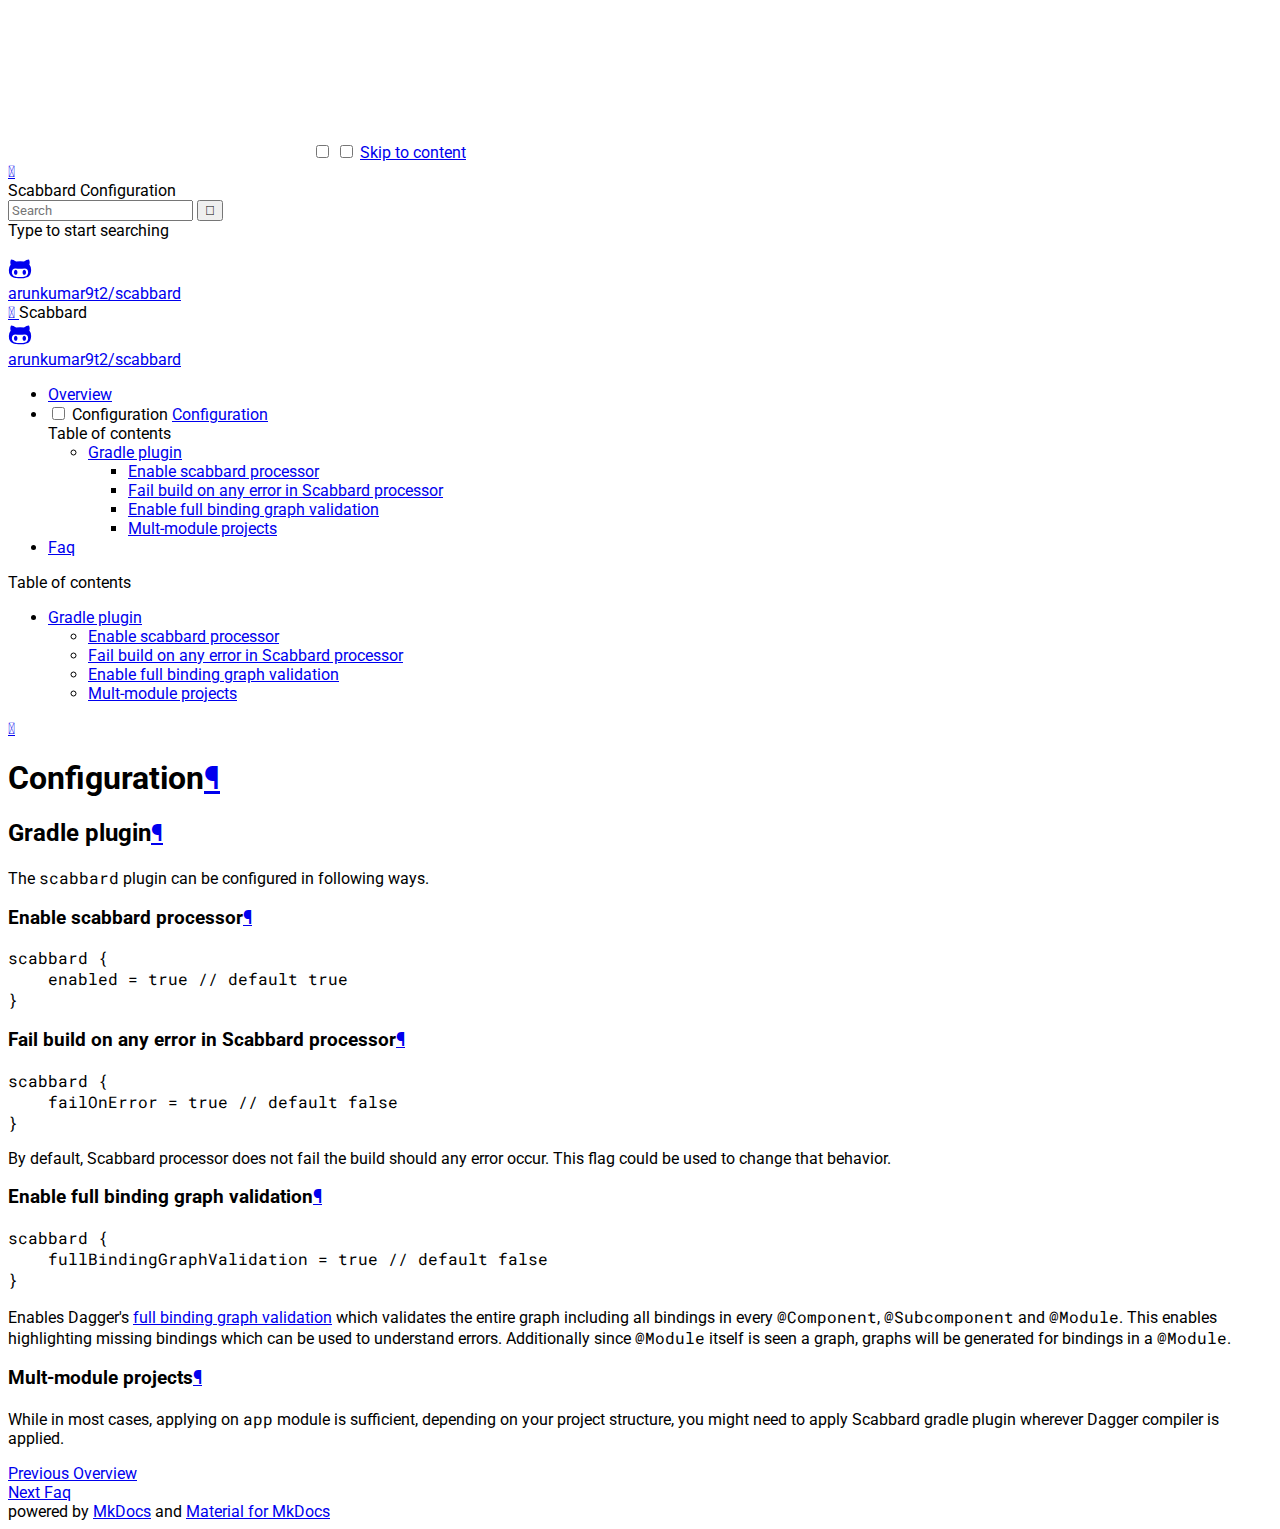
==== configuration/index.html @ bad09ace "Deployed 64241fc with MkDocs version: 1.0.4" ====
<!doctype html><html lang=en class=no-js> <head><meta charset=utf-8><meta name=viewport content="width=device-width,initial-scale=1"><meta http-equiv=x-ua-compatible content="ie=edge"><meta name=description content="A tool to visualize Dagger 2 dependency graph"><link href=https://github.com/arunkumar9t2/scabbard/configuration/ rel=canonical><meta name=author content="2019 Arunkumar"><meta name=lang:clipboard.copy content="Copy to clipboard"><meta name=lang:clipboard.copied content="Copied to clipboard"><meta name=lang:search.language content=en><meta name=lang:search.pipeline.stopwords content=True><meta name=lang:search.pipeline.trimmer content=True><meta name=lang:search.result.none content="No matching documents"><meta name=lang:search.result.one content="1 matching document"><meta name=lang:search.result.other content="# matching documents"><meta name=lang:search.tokenizer content=[\s\-]+><link rel="shortcut icon" href=../assets/images/favicon.png><meta name=generator content="mkdocs-1.0.4, mkdocs-material-4.6.0"><title>Configuration - Scabbard</title><link rel=stylesheet href=../assets/stylesheets/application.1b62728e.css><link rel=stylesheet href=../assets/stylesheets/application-palette.a8b3c06d.css><meta name=theme-color content=#fb8c00><script src=../assets/javascripts/modernizr.268332fc.js></script><link href=https://fonts.gstatic.com rel=preconnect crossorigin><link rel=stylesheet href="https://fonts.googleapis.com/css?family=Roboto:300,400,400i,700%7CRoboto+Mono&display=fallback"><style>body,input{font-family:"Roboto","Helvetica Neue",Helvetica,Arial,sans-serif}code,kbd,pre{font-family:"Roboto Mono","Courier New",Courier,monospace}</style><link rel=stylesheet href=../assets/fonts/material-icons.css><link rel=stylesheet href=../css/site.css></head> <body dir=ltr data-md-color-primary=orange data-md-color-accent=teal> <svg class=md-svg> <defs> <svg xmlns=http://www.w3.org/2000/svg width=416 height=448 viewbox="0 0 416 448" id=__github><path fill=currentColor d="M160 304q0 10-3.125 20.5t-10.75 19T128 352t-18.125-8.5-10.75-19T96 304t3.125-20.5 10.75-19T128 256t18.125 8.5 10.75 19T160 304zm160 0q0 10-3.125 20.5t-10.75 19T288 352t-18.125-8.5-10.75-19T256 304t3.125-20.5 10.75-19T288 256t18.125 8.5 10.75 19T320 304zm40 0q0-30-17.25-51T296 232q-10.25 0-48.75 5.25Q229.5 240 208 240t-39.25-2.75Q130.75 232 120 232q-29.5 0-46.75 21T56 304q0 22 8 38.375t20.25 25.75 30.5 15 35 7.375 37.25 1.75h42q20.5 0 37.25-1.75t35-7.375 30.5-15 20.25-25.75T360 304zm56-44q0 51.75-15.25 82.75-9.5 19.25-26.375 33.25t-35.25 21.5-42.5 11.875-42.875 5.5T212 416q-19.5 0-35.5-.75t-36.875-3.125-38.125-7.5-34.25-12.875T37 371.5t-21.5-28.75Q0 312 0 260q0-59.25 34-99-6.75-20.5-6.75-42.5 0-29 12.75-54.5 27 0 47.5 9.875t47.25 30.875Q171.5 96 212 96q37 0 70 8 26.25-20.5 46.75-30.25T376 64q12.75 25.5 12.75 54.5 0 21.75-6.75 42 34 40 34 99.5z"/></svg> </defs> </svg> <input class=md-toggle data-md-toggle=drawer type=checkbox id=__drawer autocomplete=off> <input class=md-toggle data-md-toggle=search type=checkbox id=__search autocomplete=off> <label class=md-overlay data-md-component=overlay for=__drawer></label> <a href=#configuration tabindex=1 class=md-skip> Skip to content </a> <header class=md-header data-md-component=header> <nav class="md-header-nav md-grid"> <div class=md-flex> <div class="md-flex__cell md-flex__cell--shrink"> <a href=https://github.com/arunkumar9t2/scabbard title=Scabbard class="md-header-nav__button md-logo"> <i class=md-icon></i> </a> </div> <div class="md-flex__cell md-flex__cell--shrink"> <label class="md-icon md-icon--menu md-header-nav__button" for=__drawer></label> </div> <div class="md-flex__cell md-flex__cell--stretch"> <div class="md-flex__ellipsis md-header-nav__title" data-md-component=title> <span class=md-header-nav__topic> Scabbard </span> <span class=md-header-nav__topic> Configuration </span> </div> </div> <div class="md-flex__cell md-flex__cell--shrink"> <label class="md-icon md-icon--search md-header-nav__button" for=__search></label> <div class=md-search data-md-component=search role=dialog> <label class=md-search__overlay for=__search></label> <div class=md-search__inner role=search> <form class=md-search__form name=search> <input type=text class=md-search__input name=query placeholder=Search autocapitalize=off autocorrect=off autocomplete=off spellcheck=false data-md-component=query data-md-state=active> <label class="md-icon md-search__icon" for=__search></label> <button type=reset class="md-icon md-search__icon" data-md-component=reset tabindex=-1> &#xE5CD; </button> </form> <div class=md-search__output> <div class=md-search__scrollwrap data-md-scrollfix> <div class=md-search-result data-md-component=result> <div class=md-search-result__meta> Type to start searching </div> <ol class=md-search-result__list></ol> </div> </div> </div> </div> </div> </div> <div class="md-flex__cell md-flex__cell--shrink"> <div class=md-header-nav__source> <a href=https://github.com/arunkumar9t2/scabbard/ title="Go to repository" class=md-source data-md-source=github> <div class=md-source__icon> <svg viewbox="0 0 24 24" width=24 height=24> <use xlink:href=#__github width=24 height=24></use> </svg> </div> <div class=md-source__repository> arunkumar9t2/scabbard </div> </a> </div> </div> </div> </nav> </header> <div class=md-container> <main class=md-main role=main> <div class="md-main__inner md-grid" data-md-component=container> <div class="md-sidebar md-sidebar--primary" data-md-component=navigation> <div class=md-sidebar__scrollwrap> <div class=md-sidebar__inner> <nav class="md-nav md-nav--primary" data-md-level=0> <label class="md-nav__title md-nav__title--site" for=__drawer> <a href=https://github.com/arunkumar9t2/scabbard title=Scabbard class="md-nav__button md-logo"> <i class=md-icon></i> </a> Scabbard </label> <div class=md-nav__source> <a href=https://github.com/arunkumar9t2/scabbard/ title="Go to repository" class=md-source data-md-source=github> <div class=md-source__icon> <svg viewbox="0 0 24 24" width=24 height=24> <use xlink:href=#__github width=24 height=24></use> </svg> </div> <div class=md-source__repository> arunkumar9t2/scabbard </div> </a> </div> <ul class=md-nav__list data-md-scrollfix> <li class=md-nav__item> <a href=.. title=Overview class=md-nav__link> Overview </a> </li> <li class="md-nav__item md-nav__item--active"> <input class="md-toggle md-nav__toggle" data-md-toggle=toc type=checkbox id=__toc> <label class="md-nav__link md-nav__link--active" for=__toc> Configuration </label> <a href=./ title=Configuration class="md-nav__link md-nav__link--active"> Configuration </a> <nav class="md-nav md-nav--secondary"> <label class=md-nav__title for=__toc>Table of contents</label> <ul class=md-nav__list data-md-scrollfix> <li class=md-nav__item> <a href=#gradle-plugin class=md-nav__link> Gradle plugin </a> <nav class=md-nav> <ul class=md-nav__list> <li class=md-nav__item> <a href=#enable-scabbard-processor class=md-nav__link> Enable scabbard processor </a> </li> <li class=md-nav__item> <a href=#fail-build-on-any-error-in-scabbard-processor class=md-nav__link> Fail build on any error in Scabbard processor </a> </li> <li class=md-nav__item> <a href=#enable-full-binding-graph-validation class=md-nav__link> Enable full binding graph validation </a> </li> <li class=md-nav__item> <a href=#mult-module-projects class=md-nav__link> Mult-module projects </a> </li> </ul> </nav> </li> </ul> </nav> </li> <li class=md-nav__item> <a href=../faq/ title=Faq class=md-nav__link> Faq </a> </li> </ul> </nav> </div> </div> </div> <div class="md-sidebar md-sidebar--secondary" data-md-component=toc> <div class=md-sidebar__scrollwrap> <div class=md-sidebar__inner> <nav class="md-nav md-nav--secondary"> <label class=md-nav__title for=__toc>Table of contents</label> <ul class=md-nav__list data-md-scrollfix> <li class=md-nav__item> <a href=#gradle-plugin class=md-nav__link> Gradle plugin </a> <nav class=md-nav> <ul class=md-nav__list> <li class=md-nav__item> <a href=#enable-scabbard-processor class=md-nav__link> Enable scabbard processor </a> </li> <li class=md-nav__item> <a href=#fail-build-on-any-error-in-scabbard-processor class=md-nav__link> Fail build on any error in Scabbard processor </a> </li> <li class=md-nav__item> <a href=#enable-full-binding-graph-validation class=md-nav__link> Enable full binding graph validation </a> </li> <li class=md-nav__item> <a href=#mult-module-projects class=md-nav__link> Mult-module projects </a> </li> </ul> </nav> </li> </ul> </nav> </div> </div> </div> <div class=md-content> <article class="md-content__inner md-typeset"> <a href=https://github.com/arunkumar9t2/scabbard/edit/master/docs/configuration.md title="Edit this page" class="md-icon md-content__icon">&#xE3C9;</a> <h1 id=configuration>Configuration<a class=headerlink href=#configuration title="Permanent link">&para;</a></h1> <h2 id=gradle-plugin>Gradle plugin<a class=headerlink href=#gradle-plugin title="Permanent link">&para;</a></h2> <p>The <code>scabbard</code> plugin can be configured in following ways.</p> <h3 id=enable-scabbard-processor>Enable scabbard processor<a class=headerlink href=#enable-scabbard-processor title="Permanent link">&para;</a></h3> <div class=codehilite><pre><span></span><span class=n>scabbard</span> <span class=o>{</span>
    <span class=n>enabled</span> <span class=o>=</span> <span class=kc>true</span> <span class=c1>// default true</span>
<span class=o>}</span>
</pre></div> <h3 id=fail-build-on-any-error-in-scabbard-processor>Fail build on any error in Scabbard processor<a class=headerlink href=#fail-build-on-any-error-in-scabbard-processor title="Permanent link">&para;</a></h3> <div class=codehilite><pre><span></span><span class=n>scabbard</span> <span class=o>{</span>
    <span class=n>failOnError</span> <span class=o>=</span> <span class=kc>true</span> <span class=c1>// default false</span>
<span class=o>}</span>
</pre></div> <p>By default, Scabbard processor does not fail the build should any error occur. This flag could be used to change that behavior.</p> <h3 id=enable-full-binding-graph-validation>Enable full binding graph validation<a class=headerlink href=#enable-full-binding-graph-validation title="Permanent link">&para;</a></h3> <div class=codehilite><pre><span></span><span class=n>scabbard</span> <span class=o>{</span>
    <span class=n>fullBindingGraphValidation</span> <span class=o>=</span> <span class=kc>true</span> <span class=c1>// default false</span>
<span class=o>}</span>
</pre></div> <p>Enables Dagger's <a href=https://dagger.dev/compiler-options.html#full-binding-graph-validation>full binding graph validation</a> which validates the entire graph including all bindings in every <code>@Component</code>, <code>@Subcomponent</code> and <code>@Module</code>. This enables highlighting missing bindings which can be used to understand errors. Additionally since <code>@Module</code> itself is seen a graph, graphs will be generated for bindings in a <code>@Module</code>.</p> <h3 id=mult-module-projects>Mult-module projects<a class=headerlink href=#mult-module-projects title="Permanent link">&para;</a></h3> <p>While in most cases, applying on <code>app</code> module is sufficient, depending on your project structure, you might need to apply Scabbard gradle plugin wherever Dagger compiler is applied.</p> </article> </div> </div> </main> <footer class=md-footer> <div class=md-footer-nav> <nav class="md-footer-nav__inner md-grid"> <a href=.. title=Overview class="md-flex md-footer-nav__link md-footer-nav__link--prev" rel=prev> <div class="md-flex__cell md-flex__cell--shrink"> <i class="md-icon md-icon--arrow-back md-footer-nav__button"></i> </div> <div class="md-flex__cell md-flex__cell--stretch md-footer-nav__title"> <span class=md-flex__ellipsis> <span class=md-footer-nav__direction> Previous </span> Overview </span> </div> </a> <a href=../faq/ title=Faq class="md-flex md-footer-nav__link md-footer-nav__link--next" rel=next> <div class="md-flex__cell md-flex__cell--stretch md-footer-nav__title"> <span class=md-flex__ellipsis> <span class=md-footer-nav__direction> Next </span> Faq </span> </div> <div class="md-flex__cell md-flex__cell--shrink"> <i class="md-icon md-icon--arrow-forward md-footer-nav__button"></i> </div> </a> </nav> </div> <div class="md-footer-meta md-typeset"> <div class="md-footer-meta__inner md-grid"> <div class=md-footer-copyright> powered by <a href=https://www.mkdocs.org>MkDocs</a> and <a href=https://squidfunk.github.io/mkdocs-material/ > Material for MkDocs</a> </div> <div class=md-footer-social> <link rel=stylesheet href=../assets/fonts/font-awesome.css> <a href=https://github.com/arunkumar9t2/scabbard class="md-footer-social__link fa fa-github"></a> </div> </div> </div> </footer> </div> <script src=../assets/javascripts/application.808e90bb.js></script> <script>app.initialize({version:"1.0.4",url:{base:".."}})</script> </body> </html>
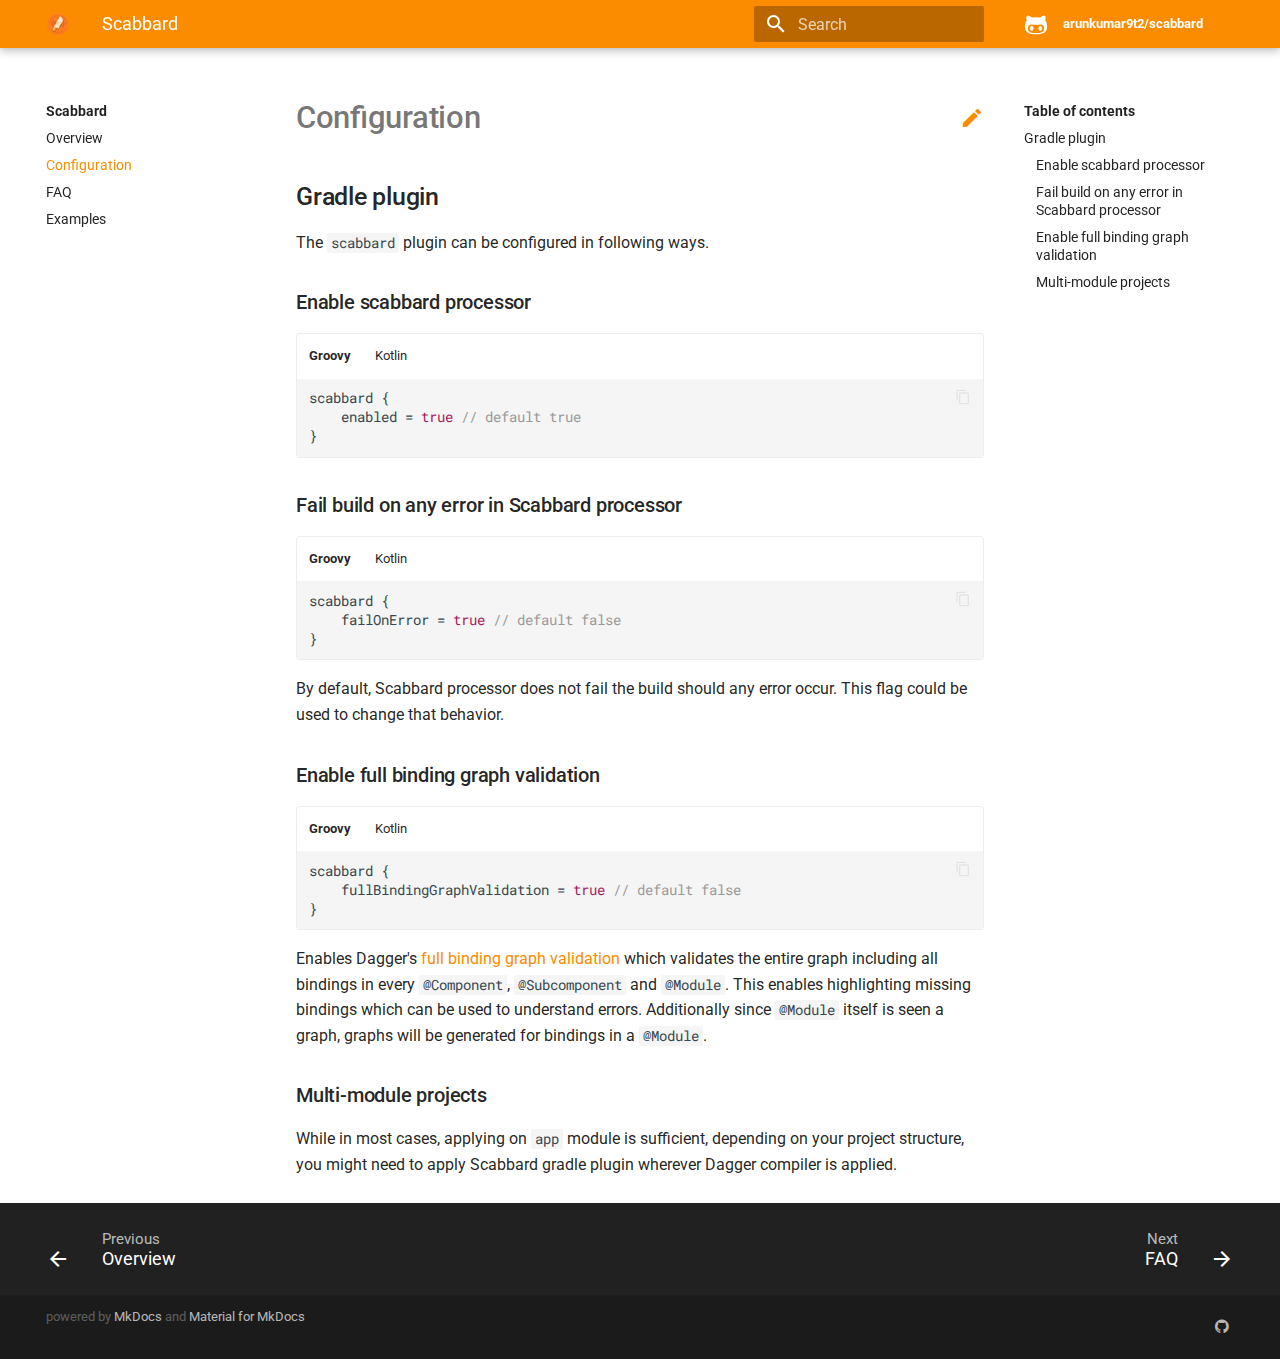
==== commit a975777b: "Deployed 671dc08 with MkDocs version: 1.0.4" ====
--- a/configuration/index.html
+++ b/configuration/index.html
@@ -1,10 +1,19 @@
-<!doctype html><html lang=en class=no-js> <head><meta charset=utf-8><meta name=viewport content="width=device-width,initial-scale=1"><meta http-equiv=x-ua-compatible content="ie=edge"><meta name=description content="A tool to visualize Dagger 2 dependency graph"><link href=https://github.com/arunkumar9t2/scabbard/configuration/ rel=canonical><meta name=author content="2019 Arunkumar"><meta name=lang:clipboard.copy content="Copy to clipboard"><meta name=lang:clipboard.copied content="Copied to clipboard"><meta name=lang:search.language content=en><meta name=lang:search.pipeline.stopwords content=True><meta name=lang:search.pipeline.trimmer content=True><meta name=lang:search.result.none content="No matching documents"><meta name=lang:search.result.one content="1 matching document"><meta name=lang:search.result.other content="# matching documents"><meta name=lang:search.tokenizer content=[\s\-]+><link rel="shortcut icon" href=../assets/images/favicon.png><meta name=generator content="mkdocs-1.0.4, mkdocs-material-4.6.0"><title>Configuration - Scabbard</title><link rel=stylesheet href=../assets/stylesheets/application.1b62728e.css><link rel=stylesheet href=../assets/stylesheets/application-palette.a8b3c06d.css><meta name=theme-color content=#fb8c00><script src=../assets/javascripts/modernizr.268332fc.js></script><link href=https://fonts.gstatic.com rel=preconnect crossorigin><link rel=stylesheet href="https://fonts.googleapis.com/css?family=Roboto:300,400,400i,700%7CRoboto+Mono&display=fallback"><style>body,input{font-family:"Roboto","Helvetica Neue",Helvetica,Arial,sans-serif}code,kbd,pre{font-family:"Roboto Mono","Courier New",Courier,monospace}</style><link rel=stylesheet href=../assets/fonts/material-icons.css><link rel=stylesheet href=../css/site.css></head> <body dir=ltr data-md-color-primary=orange data-md-color-accent=teal> <svg class=md-svg> <defs> <svg xmlns=http://www.w3.org/2000/svg width=416 height=448 viewbox="0 0 416 448" id=__github><path fill=currentColor d="M160 304q0 10-3.125 20.5t-10.75 19T128 352t-18.125-8.5-10.75-19T96 304t3.125-20.5 10.75-19T128 256t18.125 8.5 10.75 19T160 304zm160 0q0 10-3.125 20.5t-10.75 19T288 352t-18.125-8.5-10.75-19T256 304t3.125-20.5 10.75-19T288 256t18.125 8.5 10.75 19T320 304zm40 0q0-30-17.25-51T296 232q-10.25 0-48.75 5.25Q229.5 240 208 240t-39.25-2.75Q130.75 232 120 232q-29.5 0-46.75 21T56 304q0 22 8 38.375t20.25 25.75 30.5 15 35 7.375 37.25 1.75h42q20.5 0 37.25-1.75t35-7.375 30.5-15 20.25-25.75T360 304zm56-44q0 51.75-15.25 82.75-9.5 19.25-26.375 33.25t-35.25 21.5-42.5 11.875-42.875 5.5T212 416q-19.5 0-35.5-.75t-36.875-3.125-38.125-7.5-34.25-12.875T37 371.5t-21.5-28.75Q0 312 0 260q0-59.25 34-99-6.75-20.5-6.75-42.5 0-29 12.75-54.5 27 0 47.5 9.875t47.25 30.875Q171.5 96 212 96q37 0 70 8 26.25-20.5 46.75-30.25T376 64q12.75 25.5 12.75 54.5 0 21.75-6.75 42 34 40 34 99.5z"/></svg> </defs> </svg> <input class=md-toggle data-md-toggle=drawer type=checkbox id=__drawer autocomplete=off> <input class=md-toggle data-md-toggle=search type=checkbox id=__search autocomplete=off> <label class=md-overlay data-md-component=overlay for=__drawer></label> <a href=#configuration tabindex=1 class=md-skip> Skip to content </a> <header class=md-header data-md-component=header> <nav class="md-header-nav md-grid"> <div class=md-flex> <div class="md-flex__cell md-flex__cell--shrink"> <a href=https://github.com/arunkumar9t2/scabbard title=Scabbard class="md-header-nav__button md-logo"> <i class=md-icon></i> </a> </div> <div class="md-flex__cell md-flex__cell--shrink"> <label class="md-icon md-icon--menu md-header-nav__button" for=__drawer></label> </div> <div class="md-flex__cell md-flex__cell--stretch"> <div class="md-flex__ellipsis md-header-nav__title" data-md-component=title> <span class=md-header-nav__topic> Scabbard </span> <span class=md-header-nav__topic> Configuration </span> </div> </div> <div class="md-flex__cell md-flex__cell--shrink"> <label class="md-icon md-icon--search md-header-nav__button" for=__search></label> <div class=md-search data-md-component=search role=dialog> <label class=md-search__overlay for=__search></label> <div class=md-search__inner role=search> <form class=md-search__form name=search> <input type=text class=md-search__input name=query placeholder=Search autocapitalize=off autocorrect=off autocomplete=off spellcheck=false data-md-component=query data-md-state=active> <label class="md-icon md-search__icon" for=__search></label> <button type=reset class="md-icon md-search__icon" data-md-component=reset tabindex=-1> &#xE5CD; </button> </form> <div class=md-search__output> <div class=md-search__scrollwrap data-md-scrollfix> <div class=md-search-result data-md-component=result> <div class=md-search-result__meta> Type to start searching </div> <ol class=md-search-result__list></ol> </div> </div> </div> </div> </div> </div> <div class="md-flex__cell md-flex__cell--shrink"> <div class=md-header-nav__source> <a href=https://github.com/arunkumar9t2/scabbard/ title="Go to repository" class=md-source data-md-source=github> <div class=md-source__icon> <svg viewbox="0 0 24 24" width=24 height=24> <use xlink:href=#__github width=24 height=24></use> </svg> </div> <div class=md-source__repository> arunkumar9t2/scabbard </div> </a> </div> </div> </div> </nav> </header> <div class=md-container> <main class=md-main role=main> <div class="md-main__inner md-grid" data-md-component=container> <div class="md-sidebar md-sidebar--primary" data-md-component=navigation> <div class=md-sidebar__scrollwrap> <div class=md-sidebar__inner> <nav class="md-nav md-nav--primary" data-md-level=0> <label class="md-nav__title md-nav__title--site" for=__drawer> <a href=https://github.com/arunkumar9t2/scabbard title=Scabbard class="md-nav__button md-logo"> <i class=md-icon></i> </a> Scabbard </label> <div class=md-nav__source> <a href=https://github.com/arunkumar9t2/scabbard/ title="Go to repository" class=md-source data-md-source=github> <div class=md-source__icon> <svg viewbox="0 0 24 24" width=24 height=24> <use xlink:href=#__github width=24 height=24></use> </svg> </div> <div class=md-source__repository> arunkumar9t2/scabbard </div> </a> </div> <ul class=md-nav__list data-md-scrollfix> <li class=md-nav__item> <a href=.. title=Overview class=md-nav__link> Overview </a> </li> <li class="md-nav__item md-nav__item--active"> <input class="md-toggle md-nav__toggle" data-md-toggle=toc type=checkbox id=__toc> <label class="md-nav__link md-nav__link--active" for=__toc> Configuration </label> <a href=./ title=Configuration class="md-nav__link md-nav__link--active"> Configuration </a> <nav class="md-nav md-nav--secondary"> <label class=md-nav__title for=__toc>Table of contents</label> <ul class=md-nav__list data-md-scrollfix> <li class=md-nav__item> <a href=#gradle-plugin class=md-nav__link> Gradle plugin </a> <nav class=md-nav> <ul class=md-nav__list> <li class=md-nav__item> <a href=#enable-scabbard-processor class=md-nav__link> Enable scabbard processor </a> </li> <li class=md-nav__item> <a href=#fail-build-on-any-error-in-scabbard-processor class=md-nav__link> Fail build on any error in Scabbard processor </a> </li> <li class=md-nav__item> <a href=#enable-full-binding-graph-validation class=md-nav__link> Enable full binding graph validation </a> </li> <li class=md-nav__item> <a href=#mult-module-projects class=md-nav__link> Mult-module projects </a> </li> </ul> </nav> </li> </ul> </nav> </li> <li class=md-nav__item> <a href=../faq/ title=Faq class=md-nav__link> Faq </a> </li> </ul> </nav> </div> </div> </div> <div class="md-sidebar md-sidebar--secondary" data-md-component=toc> <div class=md-sidebar__scrollwrap> <div class=md-sidebar__inner> <nav class="md-nav md-nav--secondary"> <label class=md-nav__title for=__toc>Table of contents</label> <ul class=md-nav__list data-md-scrollfix> <li class=md-nav__item> <a href=#gradle-plugin class=md-nav__link> Gradle plugin </a> <nav class=md-nav> <ul class=md-nav__list> <li class=md-nav__item> <a href=#enable-scabbard-processor class=md-nav__link> Enable scabbard processor </a> </li> <li class=md-nav__item> <a href=#fail-build-on-any-error-in-scabbard-processor class=md-nav__link> Fail build on any error in Scabbard processor </a> </li> <li class=md-nav__item> <a href=#enable-full-binding-graph-validation class=md-nav__link> Enable full binding graph validation </a> </li> <li class=md-nav__item> <a href=#mult-module-projects class=md-nav__link> Mult-module projects </a> </li> </ul> </nav> </li> </ul> </nav> </div> </div> </div> <div class=md-content> <article class="md-content__inner md-typeset"> <a href=https://github.com/arunkumar9t2/scabbard/edit/master/docs/configuration.md title="Edit this page" class="md-icon md-content__icon">&#xE3C9;</a> <h1 id=configuration>Configuration<a class=headerlink href=#configuration title="Permanent link">&para;</a></h1> <h2 id=gradle-plugin>Gradle plugin<a class=headerlink href=#gradle-plugin title="Permanent link">&para;</a></h2> <p>The <code>scabbard</code> plugin can be configured in following ways.</p> <h3 id=enable-scabbard-processor>Enable scabbard processor<a class=headerlink href=#enable-scabbard-processor title="Permanent link">&para;</a></h3> <div class=codehilite><pre><span></span><span class=n>scabbard</span> <span class=o>{</span>
+<!doctype html><html lang=en class=no-js> <head><meta charset=utf-8><meta name=viewport content="width=device-width,initial-scale=1"><meta http-equiv=x-ua-compatible content="ie=edge"><meta name=description content="A tool to visualize Dagger 2 dependency graph"><link href=https://github.com/arunkumar9t2/scabbard/configuration/ rel=canonical><meta name=author content="2019 Arunkumar"><meta name=lang:clipboard.copy content="Copy to clipboard"><meta name=lang:clipboard.copied content="Copied to clipboard"><meta name=lang:search.language content=en><meta name=lang:search.pipeline.stopwords content=True><meta name=lang:search.pipeline.trimmer content=True><meta name=lang:search.result.none content="No matching documents"><meta name=lang:search.result.one content="1 matching document"><meta name=lang:search.result.other content="# matching documents"><meta name=lang:search.tokenizer content=[\s\-]+><link rel="shortcut icon" href=../assets/images/favicon.png><meta name=generator content="mkdocs-1.0.4, mkdocs-material-4.6.0"><title>Configuration - Scabbard</title><link rel=stylesheet href=../assets/stylesheets/application.1b62728e.css><link rel=stylesheet href=../assets/stylesheets/application-palette.a8b3c06d.css><meta name=theme-color content=#fb8c00><script src=../assets/javascripts/modernizr.268332fc.js></script><link href=https://fonts.gstatic.com rel=preconnect crossorigin><link rel=stylesheet href="https://fonts.googleapis.com/css?family=Roboto:300,400,400i,700%7CRoboto+Mono&display=fallback"><style>body,input{font-family:"Roboto","Helvetica Neue",Helvetica,Arial,sans-serif}code,kbd,pre{font-family:"Roboto Mono","Courier New",Courier,monospace}</style><link rel=stylesheet href=../assets/fonts/material-icons.css><link rel=stylesheet href=../css/site.css></head> <body dir=ltr data-md-color-primary=orange data-md-color-accent=teal> <svg class=md-svg> <defs> <svg xmlns=http://www.w3.org/2000/svg width=416 height=448 viewbox="0 0 416 448" id=__github><path fill=currentColor d="M160 304q0 10-3.125 20.5t-10.75 19T128 352t-18.125-8.5-10.75-19T96 304t3.125-20.5 10.75-19T128 256t18.125 8.5 10.75 19T160 304zm160 0q0 10-3.125 20.5t-10.75 19T288 352t-18.125-8.5-10.75-19T256 304t3.125-20.5 10.75-19T288 256t18.125 8.5 10.75 19T320 304zm40 0q0-30-17.25-51T296 232q-10.25 0-48.75 5.25Q229.5 240 208 240t-39.25-2.75Q130.75 232 120 232q-29.5 0-46.75 21T56 304q0 22 8 38.375t20.25 25.75 30.5 15 35 7.375 37.25 1.75h42q20.5 0 37.25-1.75t35-7.375 30.5-15 20.25-25.75T360 304zm56-44q0 51.75-15.25 82.75-9.5 19.25-26.375 33.25t-35.25 21.5-42.5 11.875-42.875 5.5T212 416q-19.5 0-35.5-.75t-36.875-3.125-38.125-7.5-34.25-12.875T37 371.5t-21.5-28.75Q0 312 0 260q0-59.25 34-99-6.75-20.5-6.75-42.5 0-29 12.75-54.5 27 0 47.5 9.875t47.25 30.875Q171.5 96 212 96q37 0 70 8 26.25-20.5 46.75-30.25T376 64q12.75 25.5 12.75 54.5 0 21.75-6.75 42 34 40 34 99.5z"/></svg> </defs> </svg> <input class=md-toggle data-md-toggle=drawer type=checkbox id=__drawer autocomplete=off> <input class=md-toggle data-md-toggle=search type=checkbox id=__search autocomplete=off> <label class=md-overlay data-md-component=overlay for=__drawer></label> <a href=#configuration tabindex=1 class=md-skip> Skip to content </a> <header class=md-header data-md-component=header> <nav class="md-header-nav md-grid"> <div class=md-flex> <div class="md-flex__cell md-flex__cell--shrink"> <a href=https://github.com/arunkumar9t2/scabbard title=Scabbard class="md-header-nav__button md-logo"> <img src=../images/scabbard-icon.png width=24 height=24> </a> </div> <div class="md-flex__cell md-flex__cell--shrink"> <label class="md-icon md-icon--menu md-header-nav__button" for=__drawer></label> </div> <div class="md-flex__cell md-flex__cell--stretch"> <div class="md-flex__ellipsis md-header-nav__title" data-md-component=title> <span class=md-header-nav__topic> Scabbard </span> <span class=md-header-nav__topic> Configuration </span> </div> </div> <div class="md-flex__cell md-flex__cell--shrink"> <label class="md-icon md-icon--search md-header-nav__button" for=__search></label> <div class=md-search data-md-component=search role=dialog> <label class=md-search__overlay for=__search></label> <div class=md-search__inner role=search> <form class=md-search__form name=search> <input type=text class=md-search__input name=query placeholder=Search autocapitalize=off autocorrect=off autocomplete=off spellcheck=false data-md-component=query data-md-state=active> <label class="md-icon md-search__icon" for=__search></label> <button type=reset class="md-icon md-search__icon" data-md-component=reset tabindex=-1> &#xE5CD; </button> </form> <div class=md-search__output> <div class=md-search__scrollwrap data-md-scrollfix> <div class=md-search-result data-md-component=result> <div class=md-search-result__meta> Type to start searching </div> <ol class=md-search-result__list></ol> </div> </div> </div> </div> </div> </div> <div class="md-flex__cell md-flex__cell--shrink"> <div class=md-header-nav__source> <a href=https://github.com/arunkumar9t2/scabbard/ title="Go to repository" class=md-source data-md-source=github> <div class=md-source__icon> <svg viewbox="0 0 24 24" width=24 height=24> <use xlink:href=#__github width=24 height=24></use> </svg> </div> <div class=md-source__repository> arunkumar9t2/scabbard </div> </a> </div> </div> </div> </nav> </header> <div class=md-container> <main class=md-main role=main> <div class="md-main__inner md-grid" data-md-component=container> <div class="md-sidebar md-sidebar--primary" data-md-component=navigation> <div class=md-sidebar__scrollwrap> <div class=md-sidebar__inner> <nav class="md-nav md-nav--primary" data-md-level=0> <label class="md-nav__title md-nav__title--site" for=__drawer> <a href=https://github.com/arunkumar9t2/scabbard title=Scabbard class="md-nav__button md-logo"> <img src=../images/scabbard-icon.png width=48 height=48> </a> Scabbard </label> <div class=md-nav__source> <a href=https://github.com/arunkumar9t2/scabbard/ title="Go to repository" class=md-source data-md-source=github> <div class=md-source__icon> <svg viewbox="0 0 24 24" width=24 height=24> <use xlink:href=#__github width=24 height=24></use> </svg> </div> <div class=md-source__repository> arunkumar9t2/scabbard </div> </a> </div> <ul class=md-nav__list data-md-scrollfix> <li class=md-nav__item> <a href=.. title=Overview class=md-nav__link> Overview </a> </li> <li class="md-nav__item md-nav__item--active"> <input class="md-toggle md-nav__toggle" data-md-toggle=toc type=checkbox id=__toc> <label class="md-nav__link md-nav__link--active" for=__toc> Configuration </label> <a href=./ title=Configuration class="md-nav__link md-nav__link--active"> Configuration </a> <nav class="md-nav md-nav--secondary"> <label class=md-nav__title for=__toc>Table of contents</label> <ul class=md-nav__list data-md-scrollfix> <li class=md-nav__item> <a href=#gradle-plugin class=md-nav__link> Gradle plugin </a> <nav class=md-nav> <ul class=md-nav__list> <li class=md-nav__item> <a href=#enable-scabbard-processor class=md-nav__link> Enable scabbard processor </a> </li> <li class=md-nav__item> <a href=#fail-build-on-any-error-in-scabbard-processor class=md-nav__link> Fail build on any error in Scabbard processor </a> </li> <li class=md-nav__item> <a href=#enable-full-binding-graph-validation class=md-nav__link> Enable full binding graph validation </a> </li> <li class=md-nav__item> <a href=#multi-module-projects class=md-nav__link> Multi-module projects </a> </li> </ul> </nav> </li> </ul> </nav> </li> <li class=md-nav__item> <a href=../faq/ title=FAQ class=md-nav__link> FAQ </a> </li> <li class=md-nav__item> <a href=../examples/ title=Examples class=md-nav__link> Examples </a> </li> </ul> </nav> </div> </div> </div> <div class="md-sidebar md-sidebar--secondary" data-md-component=toc> <div class=md-sidebar__scrollwrap> <div class=md-sidebar__inner> <nav class="md-nav md-nav--secondary"> <label class=md-nav__title for=__toc>Table of contents</label> <ul class=md-nav__list data-md-scrollfix> <li class=md-nav__item> <a href=#gradle-plugin class=md-nav__link> Gradle plugin </a> <nav class=md-nav> <ul class=md-nav__list> <li class=md-nav__item> <a href=#enable-scabbard-processor class=md-nav__link> Enable scabbard processor </a> </li> <li class=md-nav__item> <a href=#fail-build-on-any-error-in-scabbard-processor class=md-nav__link> Fail build on any error in Scabbard processor </a> </li> <li class=md-nav__item> <a href=#enable-full-binding-graph-validation class=md-nav__link> Enable full binding graph validation </a> </li> <li class=md-nav__item> <a href=#multi-module-projects class=md-nav__link> Multi-module projects </a> </li> </ul> </nav> </li> </ul> </nav> </div> </div> </div> <div class=md-content> <article class="md-content__inner md-typeset"> <a href=https://github.com/arunkumar9t2/scabbard/edit/master/docs/configuration.md title="Edit this page" class="md-icon md-content__icon">&#xE3C9;</a> <h1 id=configuration>Configuration<a class=headerlink href=#configuration title="Permanent link">&para;</a></h1> <h2 id=gradle-plugin>Gradle plugin<a class=headerlink href=#gradle-plugin title="Permanent link">&para;</a></h2> <p>The <code>scabbard</code> plugin can be configured in following ways.</p> <h3 id=enable-scabbard-processor>Enable scabbard processor<a class=headerlink href=#enable-scabbard-processor title="Permanent link">&para;</a></h3> <div class=superfences-tabs> <input name=__tabs_1 type=radio id=__tab_1_0 checked=checked> <label for=__tab_1_0>Groovy</label> <div class=superfences-content><div class=codehilite><pre><span></span><span class=n>scabbard</span> <span class=o>{</span>
     <span class=n>enabled</span> <span class=o>=</span> <span class=kc>true</span> <span class=c1>// default true</span>
 <span class=o>}</span>
-</pre></div> <h3 id=fail-build-on-any-error-in-scabbard-processor>Fail build on any error in Scabbard processor<a class=headerlink href=#fail-build-on-any-error-in-scabbard-processor title="Permanent link">&para;</a></h3> <div class=codehilite><pre><span></span><span class=n>scabbard</span> <span class=o>{</span>
+</pre></div></div> <input name=__tabs_1 type=radio id=__tab_1_1> <label for=__tab_1_1>Kotlin</label> <div class=superfences-content><div class=codehilite><pre><span></span><span class=n>scabbard</span><span class=p>.</span><span class=n>configure</span><span class=p>(</span><span class=n>closureOf</span><span class=p>&lt;</span><span class=n>ScabbardSpec</span><span class=p>&gt;</span> <span class=p>{</span>
+    <span class=n>enabled</span><span class=p>(</span><span class=k>true</span><span class=p>)</span> <span class=c1>// default true</span>
+<span class=p>})</span>
+</pre></div></div> </div> <h3 id=fail-build-on-any-error-in-scabbard-processor>Fail build on any error in Scabbard processor<a class=headerlink href=#fail-build-on-any-error-in-scabbard-processor title="Permanent link">&para;</a></h3> <div class=superfences-tabs> <input name=__tabs_2 type=radio id=__tab_2_0 checked=checked> <label for=__tab_2_0>Groovy</label> <div class=superfences-content><div class=codehilite><pre><span></span><span class=n>scabbard</span> <span class=o>{</span>
     <span class=n>failOnError</span> <span class=o>=</span> <span class=kc>true</span> <span class=c1>// default false</span>
 <span class=o>}</span>
-</pre></div> <p>By default, Scabbard processor does not fail the build should any error occur. This flag could be used to change that behavior.</p> <h3 id=enable-full-binding-graph-validation>Enable full binding graph validation<a class=headerlink href=#enable-full-binding-graph-validation title="Permanent link">&para;</a></h3> <div class=codehilite><pre><span></span><span class=n>scabbard</span> <span class=o>{</span>
+</pre></div></div> <input name=__tabs_2 type=radio id=__tab_2_1> <label for=__tab_2_1>Kotlin</label> <div class=superfences-content><div class=codehilite><pre><span></span><span class=n>scabbard</span><span class=p>.</span><span class=n>configure</span><span class=p>(</span><span class=n>closureOf</span><span class=p>&lt;</span><span class=n>ScabbardSpec</span><span class=p>&gt;</span> <span class=p>{</span>
+    <span class=n>failOnError</span><span class=p>(</span><span class=k>true</span><span class=p>)</span> <span class=c1>// default false</span>
+<span class=p>})</span>
+</pre></div></div> </div> <p>By default, Scabbard processor does not fail the build should any error occur. This flag could be used to change that behavior.</p> <h3 id=enable-full-binding-graph-validation>Enable full binding graph validation<a class=headerlink href=#enable-full-binding-graph-validation title="Permanent link">&para;</a></h3> <div class=superfences-tabs> <input name=__tabs_3 type=radio id=__tab_3_0 checked=checked> <label for=__tab_3_0>Groovy</label> <div class=superfences-content><div class=codehilite><pre><span></span><span class=n>scabbard</span> <span class=o>{</span>
     <span class=n>fullBindingGraphValidation</span> <span class=o>=</span> <span class=kc>true</span> <span class=c1>// default false</span>
 <span class=o>}</span>
-</pre></div> <p>Enables Dagger's <a href=https://dagger.dev/compiler-options.html#full-binding-graph-validation>full binding graph validation</a> which validates the entire graph including all bindings in every <code>@Component</code>, <code>@Subcomponent</code> and <code>@Module</code>. This enables highlighting missing bindings which can be used to understand errors. Additionally since <code>@Module</code> itself is seen a graph, graphs will be generated for bindings in a <code>@Module</code>.</p> <h3 id=mult-module-projects>Mult-module projects<a class=headerlink href=#mult-module-projects title="Permanent link">&para;</a></h3> <p>While in most cases, applying on <code>app</code> module is sufficient, depending on your project structure, you might need to apply Scabbard gradle plugin wherever Dagger compiler is applied.</p> </article> </div> </div> </main> <footer class=md-footer> <div class=md-footer-nav> <nav class="md-footer-nav__inner md-grid"> <a href=.. title=Overview class="md-flex md-footer-nav__link md-footer-nav__link--prev" rel=prev> <div class="md-flex__cell md-flex__cell--shrink"> <i class="md-icon md-icon--arrow-back md-footer-nav__button"></i> </div> <div class="md-flex__cell md-flex__cell--stretch md-footer-nav__title"> <span class=md-flex__ellipsis> <span class=md-footer-nav__direction> Previous </span> Overview </span> </div> </a> <a href=../faq/ title=Faq class="md-flex md-footer-nav__link md-footer-nav__link--next" rel=next> <div class="md-flex__cell md-flex__cell--stretch md-footer-nav__title"> <span class=md-flex__ellipsis> <span class=md-footer-nav__direction> Next </span> Faq </span> </div> <div class="md-flex__cell md-flex__cell--shrink"> <i class="md-icon md-icon--arrow-forward md-footer-nav__button"></i> </div> </a> </nav> </div> <div class="md-footer-meta md-typeset"> <div class="md-footer-meta__inner md-grid"> <div class=md-footer-copyright> powered by <a href=https://www.mkdocs.org>MkDocs</a> and <a href=https://squidfunk.github.io/mkdocs-material/ > Material for MkDocs</a> </div> <div class=md-footer-social> <link rel=stylesheet href=../assets/fonts/font-awesome.css> <a href=https://github.com/arunkumar9t2/scabbard class="md-footer-social__link fa fa-github"></a> </div> </div> </div> </footer> </div> <script src=../assets/javascripts/application.808e90bb.js></script> <script>app.initialize({version:"1.0.4",url:{base:".."}})</script> </body> </html>+</pre></div></div> <input name=__tabs_3 type=radio id=__tab_3_1> <label for=__tab_3_1>Kotlin</label> <div class=superfences-content><div class=codehilite><pre><span></span><span class=n>scabbard</span><span class=p>.</span><span class=n>configure</span><span class=p>(</span><span class=n>closureOf</span><span class=p>&lt;</span><span class=n>ScabbardSpec</span><span class=p>&gt;</span> <span class=p>{</span>
+    <span class=n>fullBindingGraphValidation</span><span class=p>(</span><span class=k>true</span><span class=p>)</span> <span class=c1>// default false</span>
+<span class=p>})</span>
+</pre></div></div> </div> <p>Enables Dagger's <a href=https://dagger.dev/compiler-options.html#full-binding-graph-validation>full binding graph validation</a> which validates the entire graph including all bindings in every <code>@Component</code>, <code>@Subcomponent</code> and <code>@Module</code>. This enables highlighting missing bindings which can be used to understand errors. Additionally since <code>@Module</code> itself is seen a graph, graphs will be generated for bindings in a <code>@Module</code>.</p> <h3 id=multi-module-projects>Multi-module projects<a class=headerlink href=#multi-module-projects title="Permanent link">&para;</a></h3> <p>While in most cases, applying on <code>app</code> module is sufficient, depending on your project structure, you might need to apply Scabbard gradle plugin wherever Dagger compiler is applied.</p> </article> </div> </div> </main> <footer class=md-footer> <div class=md-footer-nav> <nav class="md-footer-nav__inner md-grid"> <a href=.. title=Overview class="md-flex md-footer-nav__link md-footer-nav__link--prev" rel=prev> <div class="md-flex__cell md-flex__cell--shrink"> <i class="md-icon md-icon--arrow-back md-footer-nav__button"></i> </div> <div class="md-flex__cell md-flex__cell--stretch md-footer-nav__title"> <span class=md-flex__ellipsis> <span class=md-footer-nav__direction> Previous </span> Overview </span> </div> </a> <a href=../faq/ title=FAQ class="md-flex md-footer-nav__link md-footer-nav__link--next" rel=next> <div class="md-flex__cell md-flex__cell--stretch md-footer-nav__title"> <span class=md-flex__ellipsis> <span class=md-footer-nav__direction> Next </span> FAQ </span> </div> <div class="md-flex__cell md-flex__cell--shrink"> <i class="md-icon md-icon--arrow-forward md-footer-nav__button"></i> </div> </a> </nav> </div> <div class="md-footer-meta md-typeset"> <div class="md-footer-meta__inner md-grid"> <div class=md-footer-copyright> powered by <a href=https://www.mkdocs.org>MkDocs</a> and <a href=https://squidfunk.github.io/mkdocs-material/ > Material for MkDocs</a> </div> <div class=md-footer-social> <link rel=stylesheet href=../assets/fonts/font-awesome.css> <a href=https://github.com/arunkumar9t2/scabbard class="md-footer-social__link fa fa-github"></a> </div> </div> </div> </footer> </div> <script src=../assets/javascripts/application.808e90bb.js></script> <script>app.initialize({version:"1.0.4",url:{base:".."}})</script> </body> </html>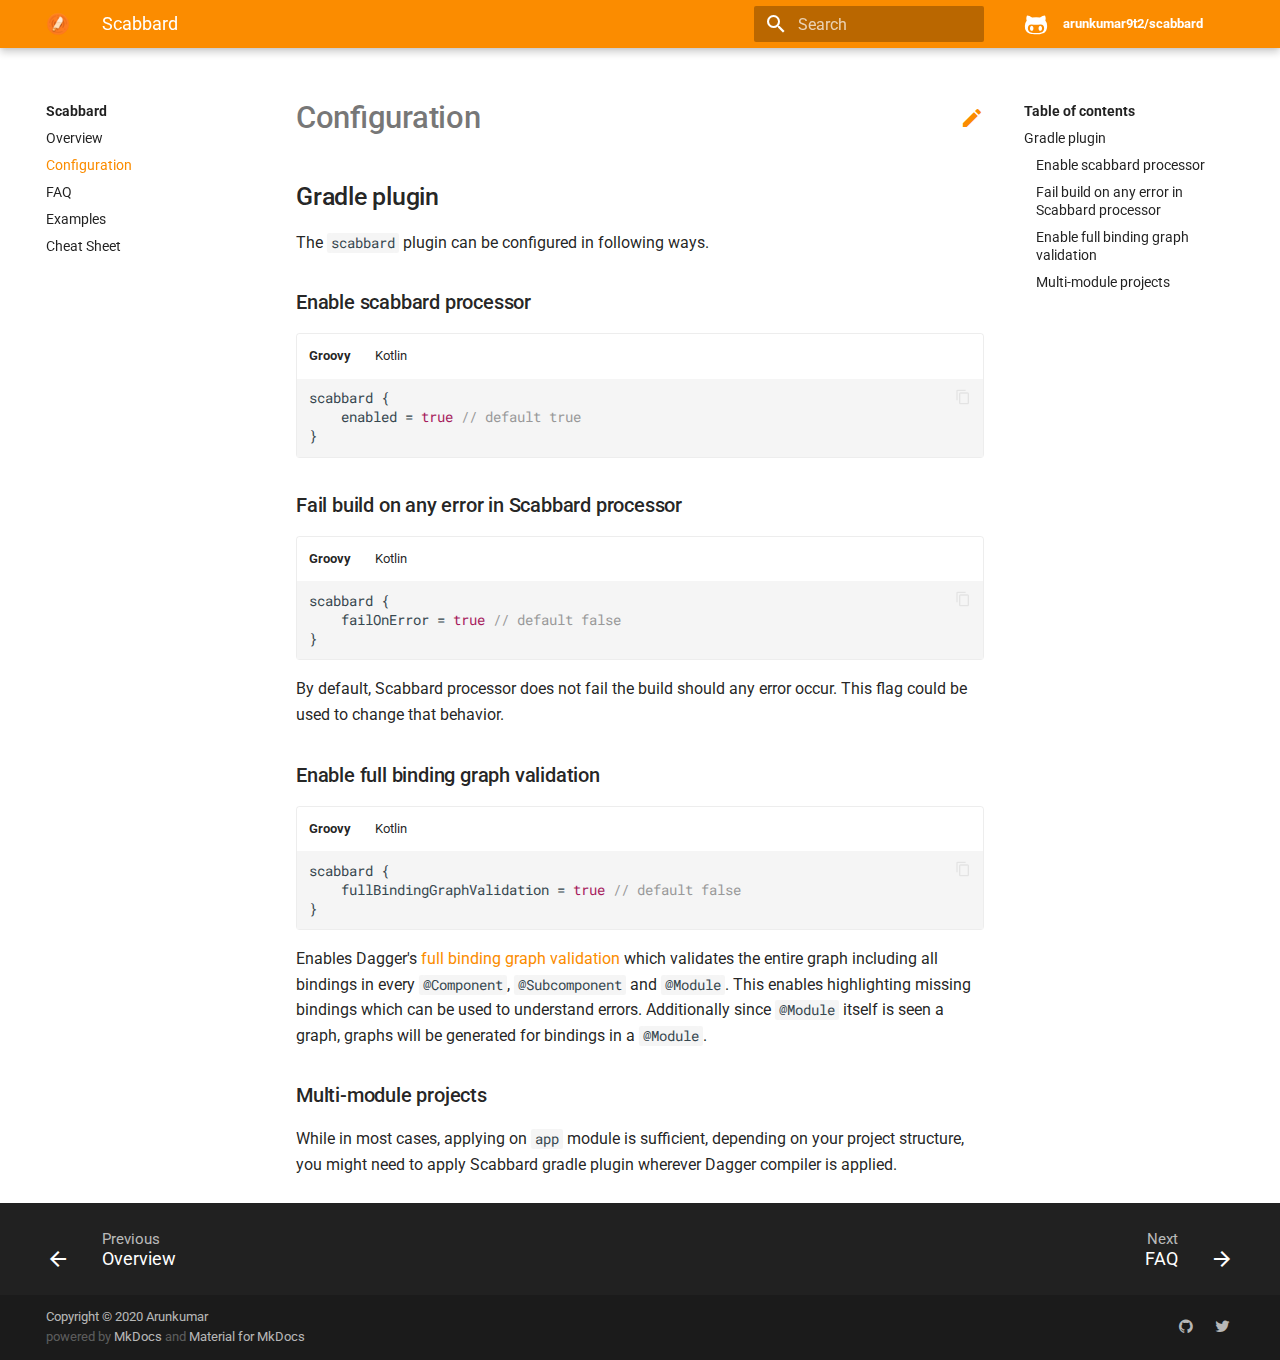
==== commit 0724318c: "Deployed a4cfed4 with MkDocs version: 1.0.4" ====
--- a/configuration/index.html
+++ b/configuration/index.html
@@ -1,4 +1,4 @@
-<!doctype html><html lang=en class=no-js> <head><meta charset=utf-8><meta name=viewport content="width=device-width,initial-scale=1"><meta http-equiv=x-ua-compatible content="ie=edge"><meta name=description content="A tool to visualize Dagger 2 dependency graph"><link href=https://github.com/arunkumar9t2/scabbard/configuration/ rel=canonical><meta name=author content="2019 Arunkumar"><meta name=lang:clipboard.copy content="Copy to clipboard"><meta name=lang:clipboard.copied content="Copied to clipboard"><meta name=lang:search.language content=en><meta name=lang:search.pipeline.stopwords content=True><meta name=lang:search.pipeline.trimmer content=True><meta name=lang:search.result.none content="No matching documents"><meta name=lang:search.result.one content="1 matching document"><meta name=lang:search.result.other content="# matching documents"><meta name=lang:search.tokenizer content=[\s\-]+><link rel="shortcut icon" href=../assets/images/favicon.png><meta name=generator content="mkdocs-1.0.4, mkdocs-material-4.6.0"><title>Configuration - Scabbard</title><link rel=stylesheet href=../assets/stylesheets/application.1b62728e.css><link rel=stylesheet href=../assets/stylesheets/application-palette.a8b3c06d.css><meta name=theme-color content=#fb8c00><script src=../assets/javascripts/modernizr.268332fc.js></script><link href=https://fonts.gstatic.com rel=preconnect crossorigin><link rel=stylesheet href="https://fonts.googleapis.com/css?family=Roboto:300,400,400i,700%7CRoboto+Mono&display=fallback"><style>body,input{font-family:"Roboto","Helvetica Neue",Helvetica,Arial,sans-serif}code,kbd,pre{font-family:"Roboto Mono","Courier New",Courier,monospace}</style><link rel=stylesheet href=../assets/fonts/material-icons.css><link rel=stylesheet href=../css/site.css></head> <body dir=ltr data-md-color-primary=orange data-md-color-accent=teal> <svg class=md-svg> <defs> <svg xmlns=http://www.w3.org/2000/svg width=416 height=448 viewbox="0 0 416 448" id=__github><path fill=currentColor d="M160 304q0 10-3.125 20.5t-10.75 19T128 352t-18.125-8.5-10.75-19T96 304t3.125-20.5 10.75-19T128 256t18.125 8.5 10.75 19T160 304zm160 0q0 10-3.125 20.5t-10.75 19T288 352t-18.125-8.5-10.75-19T256 304t3.125-20.5 10.75-19T288 256t18.125 8.5 10.75 19T320 304zm40 0q0-30-17.25-51T296 232q-10.25 0-48.75 5.25Q229.5 240 208 240t-39.25-2.75Q130.75 232 120 232q-29.5 0-46.75 21T56 304q0 22 8 38.375t20.25 25.75 30.5 15 35 7.375 37.25 1.75h42q20.5 0 37.25-1.75t35-7.375 30.5-15 20.25-25.75T360 304zm56-44q0 51.75-15.25 82.75-9.5 19.25-26.375 33.25t-35.25 21.5-42.5 11.875-42.875 5.5T212 416q-19.5 0-35.5-.75t-36.875-3.125-38.125-7.5-34.25-12.875T37 371.5t-21.5-28.75Q0 312 0 260q0-59.25 34-99-6.75-20.5-6.75-42.5 0-29 12.75-54.5 27 0 47.5 9.875t47.25 30.875Q171.5 96 212 96q37 0 70 8 26.25-20.5 46.75-30.25T376 64q12.75 25.5 12.75 54.5 0 21.75-6.75 42 34 40 34 99.5z"/></svg> </defs> </svg> <input class=md-toggle data-md-toggle=drawer type=checkbox id=__drawer autocomplete=off> <input class=md-toggle data-md-toggle=search type=checkbox id=__search autocomplete=off> <label class=md-overlay data-md-component=overlay for=__drawer></label> <a href=#configuration tabindex=1 class=md-skip> Skip to content </a> <header class=md-header data-md-component=header> <nav class="md-header-nav md-grid"> <div class=md-flex> <div class="md-flex__cell md-flex__cell--shrink"> <a href=https://github.com/arunkumar9t2/scabbard title=Scabbard class="md-header-nav__button md-logo"> <img src=../images/scabbard-icon.png width=24 height=24> </a> </div> <div class="md-flex__cell md-flex__cell--shrink"> <label class="md-icon md-icon--menu md-header-nav__button" for=__drawer></label> </div> <div class="md-flex__cell md-flex__cell--stretch"> <div class="md-flex__ellipsis md-header-nav__title" data-md-component=title> <span class=md-header-nav__topic> Scabbard </span> <span class=md-header-nav__topic> Configuration </span> </div> </div> <div class="md-flex__cell md-flex__cell--shrink"> <label class="md-icon md-icon--search md-header-nav__button" for=__search></label> <div class=md-search data-md-component=search role=dialog> <label class=md-search__overlay for=__search></label> <div class=md-search__inner role=search> <form class=md-search__form name=search> <input type=text class=md-search__input name=query placeholder=Search autocapitalize=off autocorrect=off autocomplete=off spellcheck=false data-md-component=query data-md-state=active> <label class="md-icon md-search__icon" for=__search></label> <button type=reset class="md-icon md-search__icon" data-md-component=reset tabindex=-1> &#xE5CD; </button> </form> <div class=md-search__output> <div class=md-search__scrollwrap data-md-scrollfix> <div class=md-search-result data-md-component=result> <div class=md-search-result__meta> Type to start searching </div> <ol class=md-search-result__list></ol> </div> </div> </div> </div> </div> </div> <div class="md-flex__cell md-flex__cell--shrink"> <div class=md-header-nav__source> <a href=https://github.com/arunkumar9t2/scabbard/ title="Go to repository" class=md-source data-md-source=github> <div class=md-source__icon> <svg viewbox="0 0 24 24" width=24 height=24> <use xlink:href=#__github width=24 height=24></use> </svg> </div> <div class=md-source__repository> arunkumar9t2/scabbard </div> </a> </div> </div> </div> </nav> </header> <div class=md-container> <main class=md-main role=main> <div class="md-main__inner md-grid" data-md-component=container> <div class="md-sidebar md-sidebar--primary" data-md-component=navigation> <div class=md-sidebar__scrollwrap> <div class=md-sidebar__inner> <nav class="md-nav md-nav--primary" data-md-level=0> <label class="md-nav__title md-nav__title--site" for=__drawer> <a href=https://github.com/arunkumar9t2/scabbard title=Scabbard class="md-nav__button md-logo"> <img src=../images/scabbard-icon.png width=48 height=48> </a> Scabbard </label> <div class=md-nav__source> <a href=https://github.com/arunkumar9t2/scabbard/ title="Go to repository" class=md-source data-md-source=github> <div class=md-source__icon> <svg viewbox="0 0 24 24" width=24 height=24> <use xlink:href=#__github width=24 height=24></use> </svg> </div> <div class=md-source__repository> arunkumar9t2/scabbard </div> </a> </div> <ul class=md-nav__list data-md-scrollfix> <li class=md-nav__item> <a href=.. title=Overview class=md-nav__link> Overview </a> </li> <li class="md-nav__item md-nav__item--active"> <input class="md-toggle md-nav__toggle" data-md-toggle=toc type=checkbox id=__toc> <label class="md-nav__link md-nav__link--active" for=__toc> Configuration </label> <a href=./ title=Configuration class="md-nav__link md-nav__link--active"> Configuration </a> <nav class="md-nav md-nav--secondary"> <label class=md-nav__title for=__toc>Table of contents</label> <ul class=md-nav__list data-md-scrollfix> <li class=md-nav__item> <a href=#gradle-plugin class=md-nav__link> Gradle plugin </a> <nav class=md-nav> <ul class=md-nav__list> <li class=md-nav__item> <a href=#enable-scabbard-processor class=md-nav__link> Enable scabbard processor </a> </li> <li class=md-nav__item> <a href=#fail-build-on-any-error-in-scabbard-processor class=md-nav__link> Fail build on any error in Scabbard processor </a> </li> <li class=md-nav__item> <a href=#enable-full-binding-graph-validation class=md-nav__link> Enable full binding graph validation </a> </li> <li class=md-nav__item> <a href=#multi-module-projects class=md-nav__link> Multi-module projects </a> </li> </ul> </nav> </li> </ul> </nav> </li> <li class=md-nav__item> <a href=../faq/ title=FAQ class=md-nav__link> FAQ </a> </li> <li class=md-nav__item> <a href=../examples/ title=Examples class=md-nav__link> Examples </a> </li> </ul> </nav> </div> </div> </div> <div class="md-sidebar md-sidebar--secondary" data-md-component=toc> <div class=md-sidebar__scrollwrap> <div class=md-sidebar__inner> <nav class="md-nav md-nav--secondary"> <label class=md-nav__title for=__toc>Table of contents</label> <ul class=md-nav__list data-md-scrollfix> <li class=md-nav__item> <a href=#gradle-plugin class=md-nav__link> Gradle plugin </a> <nav class=md-nav> <ul class=md-nav__list> <li class=md-nav__item> <a href=#enable-scabbard-processor class=md-nav__link> Enable scabbard processor </a> </li> <li class=md-nav__item> <a href=#fail-build-on-any-error-in-scabbard-processor class=md-nav__link> Fail build on any error in Scabbard processor </a> </li> <li class=md-nav__item> <a href=#enable-full-binding-graph-validation class=md-nav__link> Enable full binding graph validation </a> </li> <li class=md-nav__item> <a href=#multi-module-projects class=md-nav__link> Multi-module projects </a> </li> </ul> </nav> </li> </ul> </nav> </div> </div> </div> <div class=md-content> <article class="md-content__inner md-typeset"> <a href=https://github.com/arunkumar9t2/scabbard/edit/master/docs/configuration.md title="Edit this page" class="md-icon md-content__icon">&#xE3C9;</a> <h1 id=configuration>Configuration<a class=headerlink href=#configuration title="Permanent link">&para;</a></h1> <h2 id=gradle-plugin>Gradle plugin<a class=headerlink href=#gradle-plugin title="Permanent link">&para;</a></h2> <p>The <code>scabbard</code> plugin can be configured in following ways.</p> <h3 id=enable-scabbard-processor>Enable scabbard processor<a class=headerlink href=#enable-scabbard-processor title="Permanent link">&para;</a></h3> <div class=superfences-tabs> <input name=__tabs_1 type=radio id=__tab_1_0 checked=checked> <label for=__tab_1_0>Groovy</label> <div class=superfences-content><div class=codehilite><pre><span></span><span class=n>scabbard</span> <span class=o>{</span>
+<!doctype html><html lang=en class=no-js> <head><meta charset=utf-8><meta name=viewport content="width=device-width,initial-scale=1"><meta http-equiv=x-ua-compatible content="ie=edge"><meta name=description content="A tool to visualize Dagger 2 dependency graph"><link href=https://github.com/arunkumar9t2/scabbard/configuration/ rel=canonical><meta name=author content="2019 Arunkumar"><meta name=lang:clipboard.copy content="Copy to clipboard"><meta name=lang:clipboard.copied content="Copied to clipboard"><meta name=lang:search.language content=en><meta name=lang:search.pipeline.stopwords content=True><meta name=lang:search.pipeline.trimmer content=True><meta name=lang:search.result.none content="No matching documents"><meta name=lang:search.result.one content="1 matching document"><meta name=lang:search.result.other content="# matching documents"><meta name=lang:search.tokenizer content=[\s\-]+><link rel="shortcut icon" href=../assets/images/favicon.png><meta name=generator content="mkdocs-1.0.4, mkdocs-material-4.6.0"><title>Configuration - Scabbard</title><link rel=stylesheet href=../assets/stylesheets/application.1b62728e.css><link rel=stylesheet href=../assets/stylesheets/application-palette.a8b3c06d.css><meta name=theme-color content=#fb8c00><script src=../assets/javascripts/modernizr.268332fc.js></script><link href=https://fonts.gstatic.com rel=preconnect crossorigin><link rel=stylesheet href="https://fonts.googleapis.com/css?family=Roboto:300,400,400i,700%7CRoboto+Mono&display=fallback"><style>body,input{font-family:"Roboto","Helvetica Neue",Helvetica,Arial,sans-serif}code,kbd,pre{font-family:"Roboto Mono","Courier New",Courier,monospace}</style><link rel=stylesheet href=../assets/fonts/material-icons.css><link rel=stylesheet href=../css/site.css></head> <body dir=ltr data-md-color-primary=orange data-md-color-accent=teal> <svg class=md-svg> <defs> <svg xmlns=http://www.w3.org/2000/svg width=416 height=448 viewbox="0 0 416 448" id=__github><path fill=currentColor d="M160 304q0 10-3.125 20.5t-10.75 19T128 352t-18.125-8.5-10.75-19T96 304t3.125-20.5 10.75-19T128 256t18.125 8.5 10.75 19T160 304zm160 0q0 10-3.125 20.5t-10.75 19T288 352t-18.125-8.5-10.75-19T256 304t3.125-20.5 10.75-19T288 256t18.125 8.5 10.75 19T320 304zm40 0q0-30-17.25-51T296 232q-10.25 0-48.75 5.25Q229.5 240 208 240t-39.25-2.75Q130.75 232 120 232q-29.5 0-46.75 21T56 304q0 22 8 38.375t20.25 25.75 30.5 15 35 7.375 37.25 1.75h42q20.5 0 37.25-1.75t35-7.375 30.5-15 20.25-25.75T360 304zm56-44q0 51.75-15.25 82.75-9.5 19.25-26.375 33.25t-35.25 21.5-42.5 11.875-42.875 5.5T212 416q-19.5 0-35.5-.75t-36.875-3.125-38.125-7.5-34.25-12.875T37 371.5t-21.5-28.75Q0 312 0 260q0-59.25 34-99-6.75-20.5-6.75-42.5 0-29 12.75-54.5 27 0 47.5 9.875t47.25 30.875Q171.5 96 212 96q37 0 70 8 26.25-20.5 46.75-30.25T376 64q12.75 25.5 12.75 54.5 0 21.75-6.75 42 34 40 34 99.5z"/></svg> </defs> </svg> <input class=md-toggle data-md-toggle=drawer type=checkbox id=__drawer autocomplete=off> <input class=md-toggle data-md-toggle=search type=checkbox id=__search autocomplete=off> <label class=md-overlay data-md-component=overlay for=__drawer></label> <a href=#configuration tabindex=1 class=md-skip> Skip to content </a> <header class=md-header data-md-component=header> <nav class="md-header-nav md-grid"> <div class=md-flex> <div class="md-flex__cell md-flex__cell--shrink"> <a href=https://github.com/arunkumar9t2/scabbard title=Scabbard class="md-header-nav__button md-logo"> <img src=../images/scabbard-icon.png width=24 height=24> </a> </div> <div class="md-flex__cell md-flex__cell--shrink"> <label class="md-icon md-icon--menu md-header-nav__button" for=__drawer></label> </div> <div class="md-flex__cell md-flex__cell--stretch"> <div class="md-flex__ellipsis md-header-nav__title" data-md-component=title> <span class=md-header-nav__topic> Scabbard </span> <span class=md-header-nav__topic> Configuration </span> </div> </div> <div class="md-flex__cell md-flex__cell--shrink"> <label class="md-icon md-icon--search md-header-nav__button" for=__search></label> <div class=md-search data-md-component=search role=dialog> <label class=md-search__overlay for=__search></label> <div class=md-search__inner role=search> <form class=md-search__form name=search> <input type=text class=md-search__input name=query placeholder=Search autocapitalize=off autocorrect=off autocomplete=off spellcheck=false data-md-component=query data-md-state=active> <label class="md-icon md-search__icon" for=__search></label> <button type=reset class="md-icon md-search__icon" data-md-component=reset tabindex=-1> &#xE5CD; </button> </form> <div class=md-search__output> <div class=md-search__scrollwrap data-md-scrollfix> <div class=md-search-result data-md-component=result> <div class=md-search-result__meta> Type to start searching </div> <ol class=md-search-result__list></ol> </div> </div> </div> </div> </div> </div> <div class="md-flex__cell md-flex__cell--shrink"> <div class=md-header-nav__source> <a href=https://github.com/arunkumar9t2/scabbard/ title="Go to repository" class=md-source data-md-source=github> <div class=md-source__icon> <svg viewbox="0 0 24 24" width=24 height=24> <use xlink:href=#__github width=24 height=24></use> </svg> </div> <div class=md-source__repository> arunkumar9t2/scabbard </div> </a> </div> </div> </div> </nav> </header> <div class=md-container> <main class=md-main role=main> <div class="md-main__inner md-grid" data-md-component=container> <div class="md-sidebar md-sidebar--primary" data-md-component=navigation> <div class=md-sidebar__scrollwrap> <div class=md-sidebar__inner> <nav class="md-nav md-nav--primary" data-md-level=0> <label class="md-nav__title md-nav__title--site" for=__drawer> <a href=https://github.com/arunkumar9t2/scabbard title=Scabbard class="md-nav__button md-logo"> <img src=../images/scabbard-icon.png width=48 height=48> </a> Scabbard </label> <div class=md-nav__source> <a href=https://github.com/arunkumar9t2/scabbard/ title="Go to repository" class=md-source data-md-source=github> <div class=md-source__icon> <svg viewbox="0 0 24 24" width=24 height=24> <use xlink:href=#__github width=24 height=24></use> </svg> </div> <div class=md-source__repository> arunkumar9t2/scabbard </div> </a> </div> <ul class=md-nav__list data-md-scrollfix> <li class=md-nav__item> <a href=.. title=Overview class=md-nav__link> Overview </a> </li> <li class="md-nav__item md-nav__item--active"> <input class="md-toggle md-nav__toggle" data-md-toggle=toc type=checkbox id=__toc> <label class="md-nav__link md-nav__link--active" for=__toc> Configuration </label> <a href=./ title=Configuration class="md-nav__link md-nav__link--active"> Configuration </a> <nav class="md-nav md-nav--secondary"> <label class=md-nav__title for=__toc>Table of contents</label> <ul class=md-nav__list data-md-scrollfix> <li class=md-nav__item> <a href=#gradle-plugin class=md-nav__link> Gradle plugin </a> <nav class=md-nav> <ul class=md-nav__list> <li class=md-nav__item> <a href=#enable-scabbard-processor class=md-nav__link> Enable scabbard processor </a> </li> <li class=md-nav__item> <a href=#fail-build-on-any-error-in-scabbard-processor class=md-nav__link> Fail build on any error in Scabbard processor </a> </li> <li class=md-nav__item> <a href=#enable-full-binding-graph-validation class=md-nav__link> Enable full binding graph validation </a> </li> <li class=md-nav__item> <a href=#multi-module-projects class=md-nav__link> Multi-module projects </a> </li> </ul> </nav> </li> </ul> </nav> </li> <li class=md-nav__item> <a href=../faq/ title=FAQ class=md-nav__link> FAQ </a> </li> <li class=md-nav__item> <a href=../examples/ title=Examples class=md-nav__link> Examples </a> </li> <li class=md-nav__item> <a href=../cheat-sheet/ title="Cheat Sheet" class=md-nav__link> Cheat Sheet </a> </li> </ul> </nav> </div> </div> </div> <div class="md-sidebar md-sidebar--secondary" data-md-component=toc> <div class=md-sidebar__scrollwrap> <div class=md-sidebar__inner> <nav class="md-nav md-nav--secondary"> <label class=md-nav__title for=__toc>Table of contents</label> <ul class=md-nav__list data-md-scrollfix> <li class=md-nav__item> <a href=#gradle-plugin class=md-nav__link> Gradle plugin </a> <nav class=md-nav> <ul class=md-nav__list> <li class=md-nav__item> <a href=#enable-scabbard-processor class=md-nav__link> Enable scabbard processor </a> </li> <li class=md-nav__item> <a href=#fail-build-on-any-error-in-scabbard-processor class=md-nav__link> Fail build on any error in Scabbard processor </a> </li> <li class=md-nav__item> <a href=#enable-full-binding-graph-validation class=md-nav__link> Enable full binding graph validation </a> </li> <li class=md-nav__item> <a href=#multi-module-projects class=md-nav__link> Multi-module projects </a> </li> </ul> </nav> </li> </ul> </nav> </div> </div> </div> <div class=md-content> <article class="md-content__inner md-typeset"> <a href=https://github.com/arunkumar9t2/scabbard/edit/master/docs/configuration.md title="Edit this page" class="md-icon md-content__icon">&#xE3C9;</a> <h1 id=configuration>Configuration<a class=headerlink href=#configuration title="Permanent link">&para;</a></h1> <h2 id=gradle-plugin>Gradle plugin<a class=headerlink href=#gradle-plugin title="Permanent link">&para;</a></h2> <p>The <code>scabbard</code> plugin can be configured in following ways.</p> <h3 id=enable-scabbard-processor>Enable scabbard processor<a class=headerlink href=#enable-scabbard-processor title="Permanent link">&para;</a></h3> <div class=superfences-tabs> <input name=__tabs_1 type=radio id=__tab_1_0 checked=checked> <label for=__tab_1_0>Groovy</label> <div class=superfences-content><div class=codehilite><pre><span></span><span class=n>scabbard</span> <span class=o>{</span>
     <span class=n>enabled</span> <span class=o>=</span> <span class=kc>true</span> <span class=c1>// default true</span>
 <span class=o>}</span>
 </pre></div></div> <input name=__tabs_1 type=radio id=__tab_1_1> <label for=__tab_1_1>Kotlin</label> <div class=superfences-content><div class=codehilite><pre><span></span><span class=n>scabbard</span><span class=p>.</span><span class=n>configure</span><span class=p>(</span><span class=n>closureOf</span><span class=p>&lt;</span><span class=n>ScabbardSpec</span><span class=p>&gt;</span> <span class=p>{</span>
@@ -16,4 +16,4 @@
 </pre></div></div> <input name=__tabs_3 type=radio id=__tab_3_1> <label for=__tab_3_1>Kotlin</label> <div class=superfences-content><div class=codehilite><pre><span></span><span class=n>scabbard</span><span class=p>.</span><span class=n>configure</span><span class=p>(</span><span class=n>closureOf</span><span class=p>&lt;</span><span class=n>ScabbardSpec</span><span class=p>&gt;</span> <span class=p>{</span>
     <span class=n>fullBindingGraphValidation</span><span class=p>(</span><span class=k>true</span><span class=p>)</span> <span class=c1>// default false</span>
 <span class=p>})</span>
-</pre></div></div> </div> <p>Enables Dagger's <a href=https://dagger.dev/compiler-options.html#full-binding-graph-validation>full binding graph validation</a> which validates the entire graph including all bindings in every <code>@Component</code>, <code>@Subcomponent</code> and <code>@Module</code>. This enables highlighting missing bindings which can be used to understand errors. Additionally since <code>@Module</code> itself is seen a graph, graphs will be generated for bindings in a <code>@Module</code>.</p> <h3 id=multi-module-projects>Multi-module projects<a class=headerlink href=#multi-module-projects title="Permanent link">&para;</a></h3> <p>While in most cases, applying on <code>app</code> module is sufficient, depending on your project structure, you might need to apply Scabbard gradle plugin wherever Dagger compiler is applied.</p> </article> </div> </div> </main> <footer class=md-footer> <div class=md-footer-nav> <nav class="md-footer-nav__inner md-grid"> <a href=.. title=Overview class="md-flex md-footer-nav__link md-footer-nav__link--prev" rel=prev> <div class="md-flex__cell md-flex__cell--shrink"> <i class="md-icon md-icon--arrow-back md-footer-nav__button"></i> </div> <div class="md-flex__cell md-flex__cell--stretch md-footer-nav__title"> <span class=md-flex__ellipsis> <span class=md-footer-nav__direction> Previous </span> Overview </span> </div> </a> <a href=../faq/ title=FAQ class="md-flex md-footer-nav__link md-footer-nav__link--next" rel=next> <div class="md-flex__cell md-flex__cell--stretch md-footer-nav__title"> <span class=md-flex__ellipsis> <span class=md-footer-nav__direction> Next </span> FAQ </span> </div> <div class="md-flex__cell md-flex__cell--shrink"> <i class="md-icon md-icon--arrow-forward md-footer-nav__button"></i> </div> </a> </nav> </div> <div class="md-footer-meta md-typeset"> <div class="md-footer-meta__inner md-grid"> <div class=md-footer-copyright> powered by <a href=https://www.mkdocs.org>MkDocs</a> and <a href=https://squidfunk.github.io/mkdocs-material/ > Material for MkDocs</a> </div> <div class=md-footer-social> <link rel=stylesheet href=../assets/fonts/font-awesome.css> <a href=https://github.com/arunkumar9t2/scabbard class="md-footer-social__link fa fa-github"></a> </div> </div> </div> </footer> </div> <script src=../assets/javascripts/application.808e90bb.js></script> <script>app.initialize({version:"1.0.4",url:{base:".."}})</script> </body> </html>+</pre></div></div> </div> <p>Enables Dagger's <a href=https://dagger.dev/compiler-options.html#full-binding-graph-validation>full binding graph validation</a> which validates the entire graph including all bindings in every <code>@Component</code>, <code>@Subcomponent</code> and <code>@Module</code>. This enables highlighting missing bindings which can be used to understand errors. Additionally since <code>@Module</code> itself is seen a graph, graphs will be generated for bindings in a <code>@Module</code>.</p> <h3 id=multi-module-projects>Multi-module projects<a class=headerlink href=#multi-module-projects title="Permanent link">&para;</a></h3> <p>While in most cases, applying on <code>app</code> module is sufficient, depending on your project structure, you might need to apply Scabbard gradle plugin wherever Dagger compiler is applied.</p> </article> </div> </div> </main> <footer class=md-footer> <div class=md-footer-nav> <nav class="md-footer-nav__inner md-grid"> <a href=.. title=Overview class="md-flex md-footer-nav__link md-footer-nav__link--prev" rel=prev> <div class="md-flex__cell md-flex__cell--shrink"> <i class="md-icon md-icon--arrow-back md-footer-nav__button"></i> </div> <div class="md-flex__cell md-flex__cell--stretch md-footer-nav__title"> <span class=md-flex__ellipsis> <span class=md-footer-nav__direction> Previous </span> Overview </span> </div> </a> <a href=../faq/ title=FAQ class="md-flex md-footer-nav__link md-footer-nav__link--next" rel=next> <div class="md-flex__cell md-flex__cell--stretch md-footer-nav__title"> <span class=md-flex__ellipsis> <span class=md-footer-nav__direction> Next </span> FAQ </span> </div> <div class="md-flex__cell md-flex__cell--shrink"> <i class="md-icon md-icon--arrow-forward md-footer-nav__button"></i> </div> </a> </nav> </div> <div class="md-footer-meta md-typeset"> <div class="md-footer-meta__inner md-grid"> <div class=md-footer-copyright> <div class=md-footer-copyright__highlight> Copyright &copy; 2020 Arunkumar </div> powered by <a href=https://www.mkdocs.org>MkDocs</a> and <a href=https://squidfunk.github.io/mkdocs-material/ > Material for MkDocs</a> </div> <div class=md-footer-social> <link rel=stylesheet href=../assets/fonts/font-awesome.css> <a href=https://github.com/arunkumar9t2/scabbard class="md-footer-social__link fa fa-github"></a> <a href=https://twitter.com/arunkumar_9t2 class="md-footer-social__link fa fa-twitter"></a> </div> </div> </div> </footer> </div> <script src=../assets/javascripts/application.808e90bb.js></script> <script>app.initialize({version:"1.0.4",url:{base:".."}})</script> </body> </html>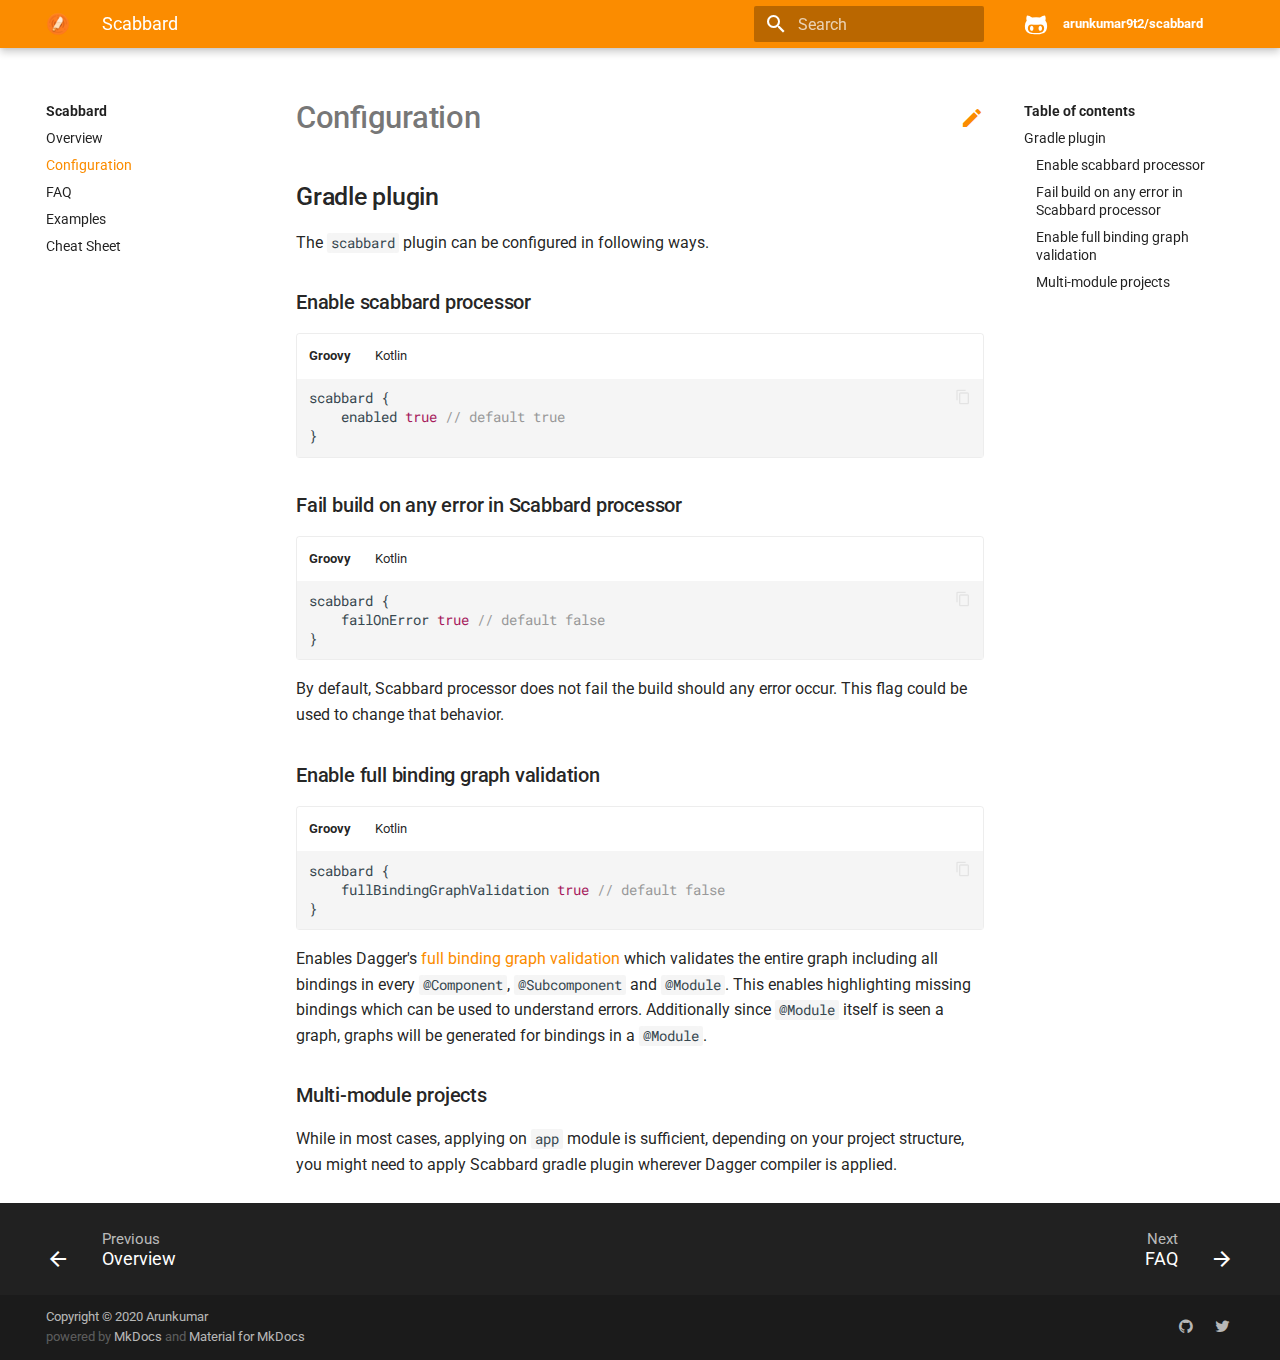
==== commit c2c0ca45: "Deployed 82ec7f1 with MkDocs version: 1.0.4" ====
--- a/configuration/index.html
+++ b/configuration/index.html
@@ -1,17 +1,17 @@
 <!doctype html><html lang=en class=no-js> <head><meta charset=utf-8><meta name=viewport content="width=device-width,initial-scale=1"><meta http-equiv=x-ua-compatible content="ie=edge"><meta name=description content="A tool to visualize Dagger 2 dependency graph"><link href=https://github.com/arunkumar9t2/scabbard/configuration/ rel=canonical><meta name=author content="2019 Arunkumar"><meta name=lang:clipboard.copy content="Copy to clipboard"><meta name=lang:clipboard.copied content="Copied to clipboard"><meta name=lang:search.language content=en><meta name=lang:search.pipeline.stopwords content=True><meta name=lang:search.pipeline.trimmer content=True><meta name=lang:search.result.none content="No matching documents"><meta name=lang:search.result.one content="1 matching document"><meta name=lang:search.result.other content="# matching documents"><meta name=lang:search.tokenizer content=[\s\-]+><link rel="shortcut icon" href=../assets/images/favicon.png><meta name=generator content="mkdocs-1.0.4, mkdocs-material-4.6.0"><title>Configuration - Scabbard</title><link rel=stylesheet href=../assets/stylesheets/application.1b62728e.css><link rel=stylesheet href=../assets/stylesheets/application-palette.a8b3c06d.css><meta name=theme-color content=#fb8c00><script src=../assets/javascripts/modernizr.268332fc.js></script><link href=https://fonts.gstatic.com rel=preconnect crossorigin><link rel=stylesheet href="https://fonts.googleapis.com/css?family=Roboto:300,400,400i,700%7CRoboto+Mono&display=fallback"><style>body,input{font-family:"Roboto","Helvetica Neue",Helvetica,Arial,sans-serif}code,kbd,pre{font-family:"Roboto Mono","Courier New",Courier,monospace}</style><link rel=stylesheet href=../assets/fonts/material-icons.css><link rel=stylesheet href=../css/site.css></head> <body dir=ltr data-md-color-primary=orange data-md-color-accent=teal> <svg class=md-svg> <defs> <svg xmlns=http://www.w3.org/2000/svg width=416 height=448 viewbox="0 0 416 448" id=__github><path fill=currentColor d="M160 304q0 10-3.125 20.5t-10.75 19T128 352t-18.125-8.5-10.75-19T96 304t3.125-20.5 10.75-19T128 256t18.125 8.5 10.75 19T160 304zm160 0q0 10-3.125 20.5t-10.75 19T288 352t-18.125-8.5-10.75-19T256 304t3.125-20.5 10.75-19T288 256t18.125 8.5 10.75 19T320 304zm40 0q0-30-17.25-51T296 232q-10.25 0-48.75 5.25Q229.5 240 208 240t-39.25-2.75Q130.75 232 120 232q-29.5 0-46.75 21T56 304q0 22 8 38.375t20.25 25.75 30.5 15 35 7.375 37.25 1.75h42q20.5 0 37.25-1.75t35-7.375 30.5-15 20.25-25.75T360 304zm56-44q0 51.75-15.25 82.75-9.5 19.25-26.375 33.25t-35.25 21.5-42.5 11.875-42.875 5.5T212 416q-19.5 0-35.5-.75t-36.875-3.125-38.125-7.5-34.25-12.875T37 371.5t-21.5-28.75Q0 312 0 260q0-59.25 34-99-6.75-20.5-6.75-42.5 0-29 12.75-54.5 27 0 47.5 9.875t47.25 30.875Q171.5 96 212 96q37 0 70 8 26.25-20.5 46.75-30.25T376 64q12.75 25.5 12.75 54.5 0 21.75-6.75 42 34 40 34 99.5z"/></svg> </defs> </svg> <input class=md-toggle data-md-toggle=drawer type=checkbox id=__drawer autocomplete=off> <input class=md-toggle data-md-toggle=search type=checkbox id=__search autocomplete=off> <label class=md-overlay data-md-component=overlay for=__drawer></label> <a href=#configuration tabindex=1 class=md-skip> Skip to content </a> <header class=md-header data-md-component=header> <nav class="md-header-nav md-grid"> <div class=md-flex> <div class="md-flex__cell md-flex__cell--shrink"> <a href=https://github.com/arunkumar9t2/scabbard title=Scabbard class="md-header-nav__button md-logo"> <img src=../images/scabbard-icon.png width=24 height=24> </a> </div> <div class="md-flex__cell md-flex__cell--shrink"> <label class="md-icon md-icon--menu md-header-nav__button" for=__drawer></label> </div> <div class="md-flex__cell md-flex__cell--stretch"> <div class="md-flex__ellipsis md-header-nav__title" data-md-component=title> <span class=md-header-nav__topic> Scabbard </span> <span class=md-header-nav__topic> Configuration </span> </div> </div> <div class="md-flex__cell md-flex__cell--shrink"> <label class="md-icon md-icon--search md-header-nav__button" for=__search></label> <div class=md-search data-md-component=search role=dialog> <label class=md-search__overlay for=__search></label> <div class=md-search__inner role=search> <form class=md-search__form name=search> <input type=text class=md-search__input name=query placeholder=Search autocapitalize=off autocorrect=off autocomplete=off spellcheck=false data-md-component=query data-md-state=active> <label class="md-icon md-search__icon" for=__search></label> <button type=reset class="md-icon md-search__icon" data-md-component=reset tabindex=-1> &#xE5CD; </button> </form> <div class=md-search__output> <div class=md-search__scrollwrap data-md-scrollfix> <div class=md-search-result data-md-component=result> <div class=md-search-result__meta> Type to start searching </div> <ol class=md-search-result__list></ol> </div> </div> </div> </div> </div> </div> <div class="md-flex__cell md-flex__cell--shrink"> <div class=md-header-nav__source> <a href=https://github.com/arunkumar9t2/scabbard/ title="Go to repository" class=md-source data-md-source=github> <div class=md-source__icon> <svg viewbox="0 0 24 24" width=24 height=24> <use xlink:href=#__github width=24 height=24></use> </svg> </div> <div class=md-source__repository> arunkumar9t2/scabbard </div> </a> </div> </div> </div> </nav> </header> <div class=md-container> <main class=md-main role=main> <div class="md-main__inner md-grid" data-md-component=container> <div class="md-sidebar md-sidebar--primary" data-md-component=navigation> <div class=md-sidebar__scrollwrap> <div class=md-sidebar__inner> <nav class="md-nav md-nav--primary" data-md-level=0> <label class="md-nav__title md-nav__title--site" for=__drawer> <a href=https://github.com/arunkumar9t2/scabbard title=Scabbard class="md-nav__button md-logo"> <img src=../images/scabbard-icon.png width=48 height=48> </a> Scabbard </label> <div class=md-nav__source> <a href=https://github.com/arunkumar9t2/scabbard/ title="Go to repository" class=md-source data-md-source=github> <div class=md-source__icon> <svg viewbox="0 0 24 24" width=24 height=24> <use xlink:href=#__github width=24 height=24></use> </svg> </div> <div class=md-source__repository> arunkumar9t2/scabbard </div> </a> </div> <ul class=md-nav__list data-md-scrollfix> <li class=md-nav__item> <a href=.. title=Overview class=md-nav__link> Overview </a> </li> <li class="md-nav__item md-nav__item--active"> <input class="md-toggle md-nav__toggle" data-md-toggle=toc type=checkbox id=__toc> <label class="md-nav__link md-nav__link--active" for=__toc> Configuration </label> <a href=./ title=Configuration class="md-nav__link md-nav__link--active"> Configuration </a> <nav class="md-nav md-nav--secondary"> <label class=md-nav__title for=__toc>Table of contents</label> <ul class=md-nav__list data-md-scrollfix> <li class=md-nav__item> <a href=#gradle-plugin class=md-nav__link> Gradle plugin </a> <nav class=md-nav> <ul class=md-nav__list> <li class=md-nav__item> <a href=#enable-scabbard-processor class=md-nav__link> Enable scabbard processor </a> </li> <li class=md-nav__item> <a href=#fail-build-on-any-error-in-scabbard-processor class=md-nav__link> Fail build on any error in Scabbard processor </a> </li> <li class=md-nav__item> <a href=#enable-full-binding-graph-validation class=md-nav__link> Enable full binding graph validation </a> </li> <li class=md-nav__item> <a href=#multi-module-projects class=md-nav__link> Multi-module projects </a> </li> </ul> </nav> </li> </ul> </nav> </li> <li class=md-nav__item> <a href=../faq/ title=FAQ class=md-nav__link> FAQ </a> </li> <li class=md-nav__item> <a href=../examples/ title=Examples class=md-nav__link> Examples </a> </li> <li class=md-nav__item> <a href=../cheat-sheet/ title="Cheat Sheet" class=md-nav__link> Cheat Sheet </a> </li> </ul> </nav> </div> </div> </div> <div class="md-sidebar md-sidebar--secondary" data-md-component=toc> <div class=md-sidebar__scrollwrap> <div class=md-sidebar__inner> <nav class="md-nav md-nav--secondary"> <label class=md-nav__title for=__toc>Table of contents</label> <ul class=md-nav__list data-md-scrollfix> <li class=md-nav__item> <a href=#gradle-plugin class=md-nav__link> Gradle plugin </a> <nav class=md-nav> <ul class=md-nav__list> <li class=md-nav__item> <a href=#enable-scabbard-processor class=md-nav__link> Enable scabbard processor </a> </li> <li class=md-nav__item> <a href=#fail-build-on-any-error-in-scabbard-processor class=md-nav__link> Fail build on any error in Scabbard processor </a> </li> <li class=md-nav__item> <a href=#enable-full-binding-graph-validation class=md-nav__link> Enable full binding graph validation </a> </li> <li class=md-nav__item> <a href=#multi-module-projects class=md-nav__link> Multi-module projects </a> </li> </ul> </nav> </li> </ul> </nav> </div> </div> </div> <div class=md-content> <article class="md-content__inner md-typeset"> <a href=https://github.com/arunkumar9t2/scabbard/edit/master/docs/configuration.md title="Edit this page" class="md-icon md-content__icon">&#xE3C9;</a> <h1 id=configuration>Configuration<a class=headerlink href=#configuration title="Permanent link">&para;</a></h1> <h2 id=gradle-plugin>Gradle plugin<a class=headerlink href=#gradle-plugin title="Permanent link">&para;</a></h2> <p>The <code>scabbard</code> plugin can be configured in following ways.</p> <h3 id=enable-scabbard-processor>Enable scabbard processor<a class=headerlink href=#enable-scabbard-processor title="Permanent link">&para;</a></h3> <div class=superfences-tabs> <input name=__tabs_1 type=radio id=__tab_1_0 checked=checked> <label for=__tab_1_0>Groovy</label> <div class=superfences-content><div class=codehilite><pre><span></span><span class=n>scabbard</span> <span class=o>{</span>
-    <span class=n>enabled</span> <span class=o>=</span> <span class=kc>true</span> <span class=c1>// default true</span>
+    <span class=n>enabled</span> <span class=kc>true</span> <span class=c1>// default true</span>
 <span class=o>}</span>
 </pre></div></div> <input name=__tabs_1 type=radio id=__tab_1_1> <label for=__tab_1_1>Kotlin</label> <div class=superfences-content><div class=codehilite><pre><span></span><span class=n>scabbard</span><span class=p>.</span><span class=n>configure</span><span class=p>(</span><span class=n>closureOf</span><span class=p>&lt;</span><span class=n>ScabbardSpec</span><span class=p>&gt;</span> <span class=p>{</span>
     <span class=n>enabled</span><span class=p>(</span><span class=k>true</span><span class=p>)</span> <span class=c1>// default true</span>
 <span class=p>})</span>
 </pre></div></div> </div> <h3 id=fail-build-on-any-error-in-scabbard-processor>Fail build on any error in Scabbard processor<a class=headerlink href=#fail-build-on-any-error-in-scabbard-processor title="Permanent link">&para;</a></h3> <div class=superfences-tabs> <input name=__tabs_2 type=radio id=__tab_2_0 checked=checked> <label for=__tab_2_0>Groovy</label> <div class=superfences-content><div class=codehilite><pre><span></span><span class=n>scabbard</span> <span class=o>{</span>
-    <span class=n>failOnError</span> <span class=o>=</span> <span class=kc>true</span> <span class=c1>// default false</span>
+    <span class=n>failOnError</span> <span class=kc>true</span> <span class=c1>// default false</span>
 <span class=o>}</span>
 </pre></div></div> <input name=__tabs_2 type=radio id=__tab_2_1> <label for=__tab_2_1>Kotlin</label> <div class=superfences-content><div class=codehilite><pre><span></span><span class=n>scabbard</span><span class=p>.</span><span class=n>configure</span><span class=p>(</span><span class=n>closureOf</span><span class=p>&lt;</span><span class=n>ScabbardSpec</span><span class=p>&gt;</span> <span class=p>{</span>
     <span class=n>failOnError</span><span class=p>(</span><span class=k>true</span><span class=p>)</span> <span class=c1>// default false</span>
 <span class=p>})</span>
 </pre></div></div> </div> <p>By default, Scabbard processor does not fail the build should any error occur. This flag could be used to change that behavior.</p> <h3 id=enable-full-binding-graph-validation>Enable full binding graph validation<a class=headerlink href=#enable-full-binding-graph-validation title="Permanent link">&para;</a></h3> <div class=superfences-tabs> <input name=__tabs_3 type=radio id=__tab_3_0 checked=checked> <label for=__tab_3_0>Groovy</label> <div class=superfences-content><div class=codehilite><pre><span></span><span class=n>scabbard</span> <span class=o>{</span>
-    <span class=n>fullBindingGraphValidation</span> <span class=o>=</span> <span class=kc>true</span> <span class=c1>// default false</span>
+    <span class=n>fullBindingGraphValidation</span> <span class=kc>true</span> <span class=c1>// default false</span>
 <span class=o>}</span>
 </pre></div></div> <input name=__tabs_3 type=radio id=__tab_3_1> <label for=__tab_3_1>Kotlin</label> <div class=superfences-content><div class=codehilite><pre><span></span><span class=n>scabbard</span><span class=p>.</span><span class=n>configure</span><span class=p>(</span><span class=n>closureOf</span><span class=p>&lt;</span><span class=n>ScabbardSpec</span><span class=p>&gt;</span> <span class=p>{</span>
     <span class=n>fullBindingGraphValidation</span><span class=p>(</span><span class=k>true</span><span class=p>)</span> <span class=c1>// default false</span>
